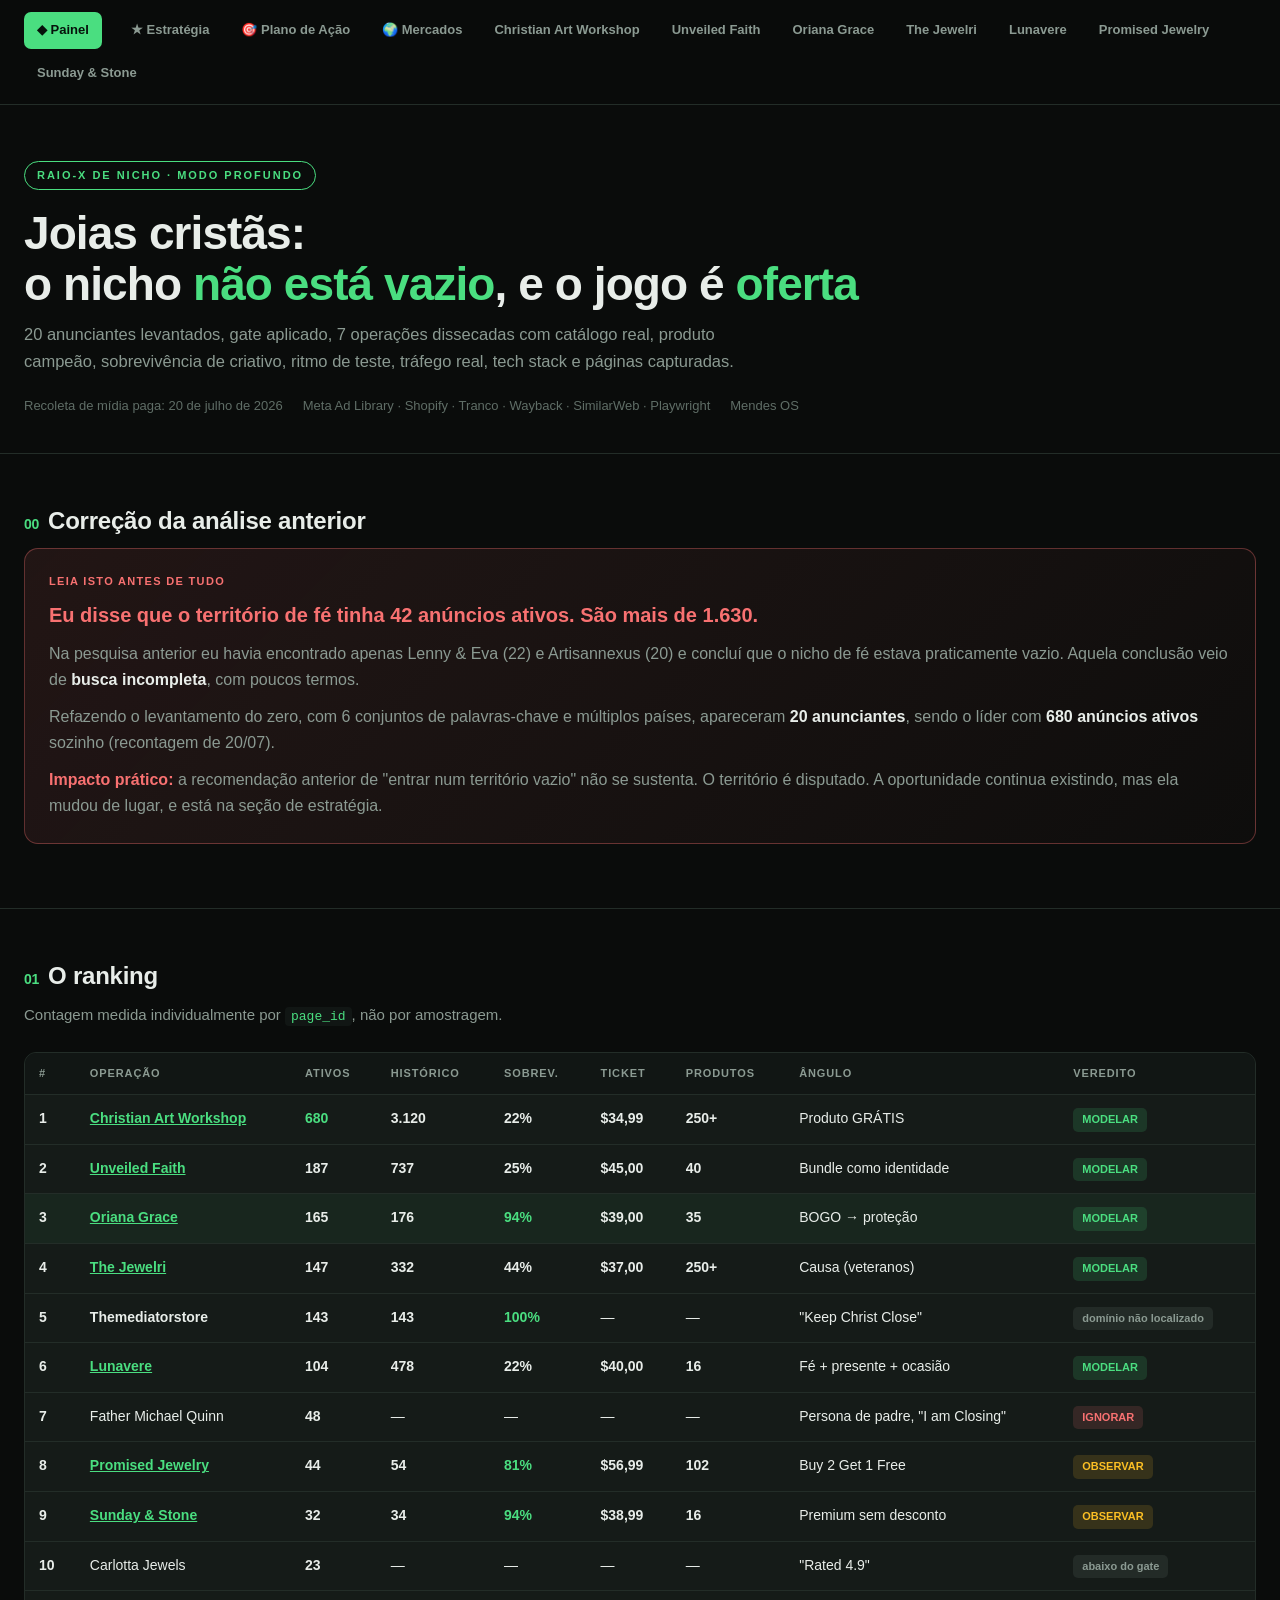
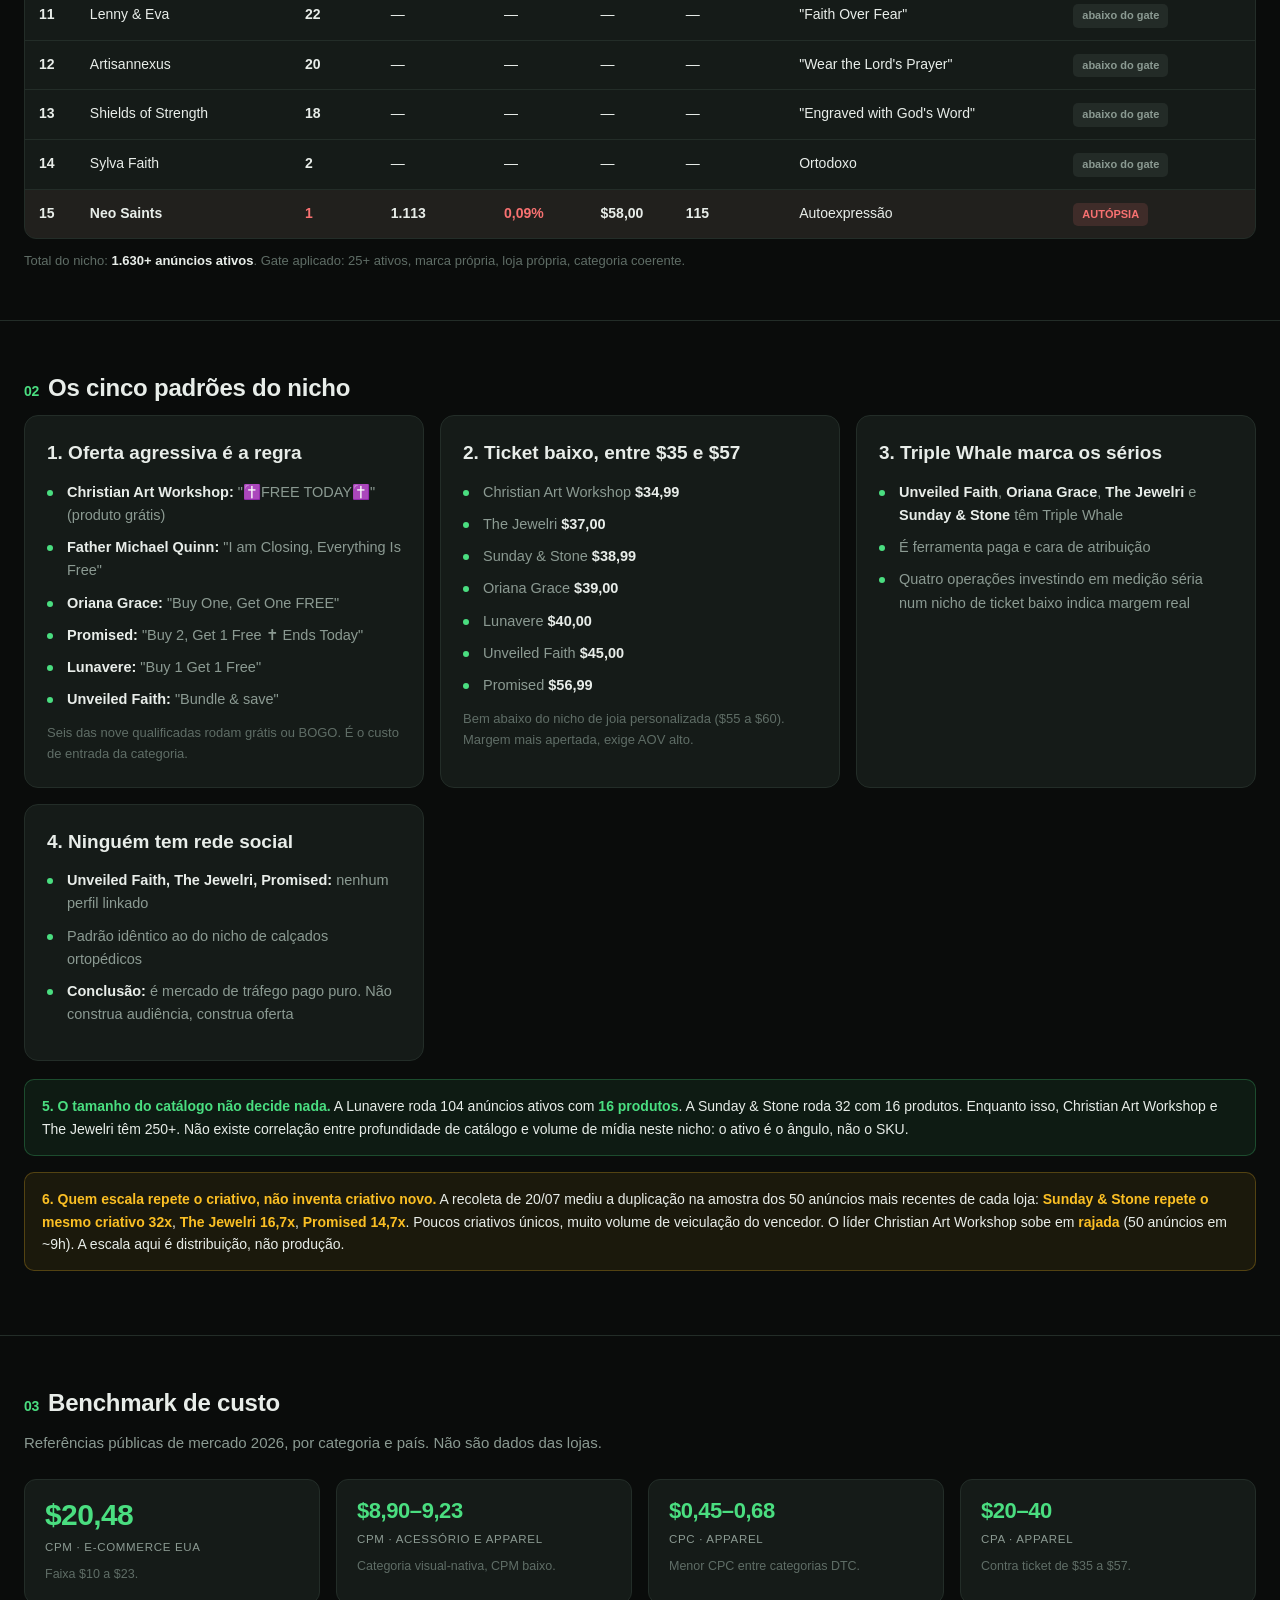
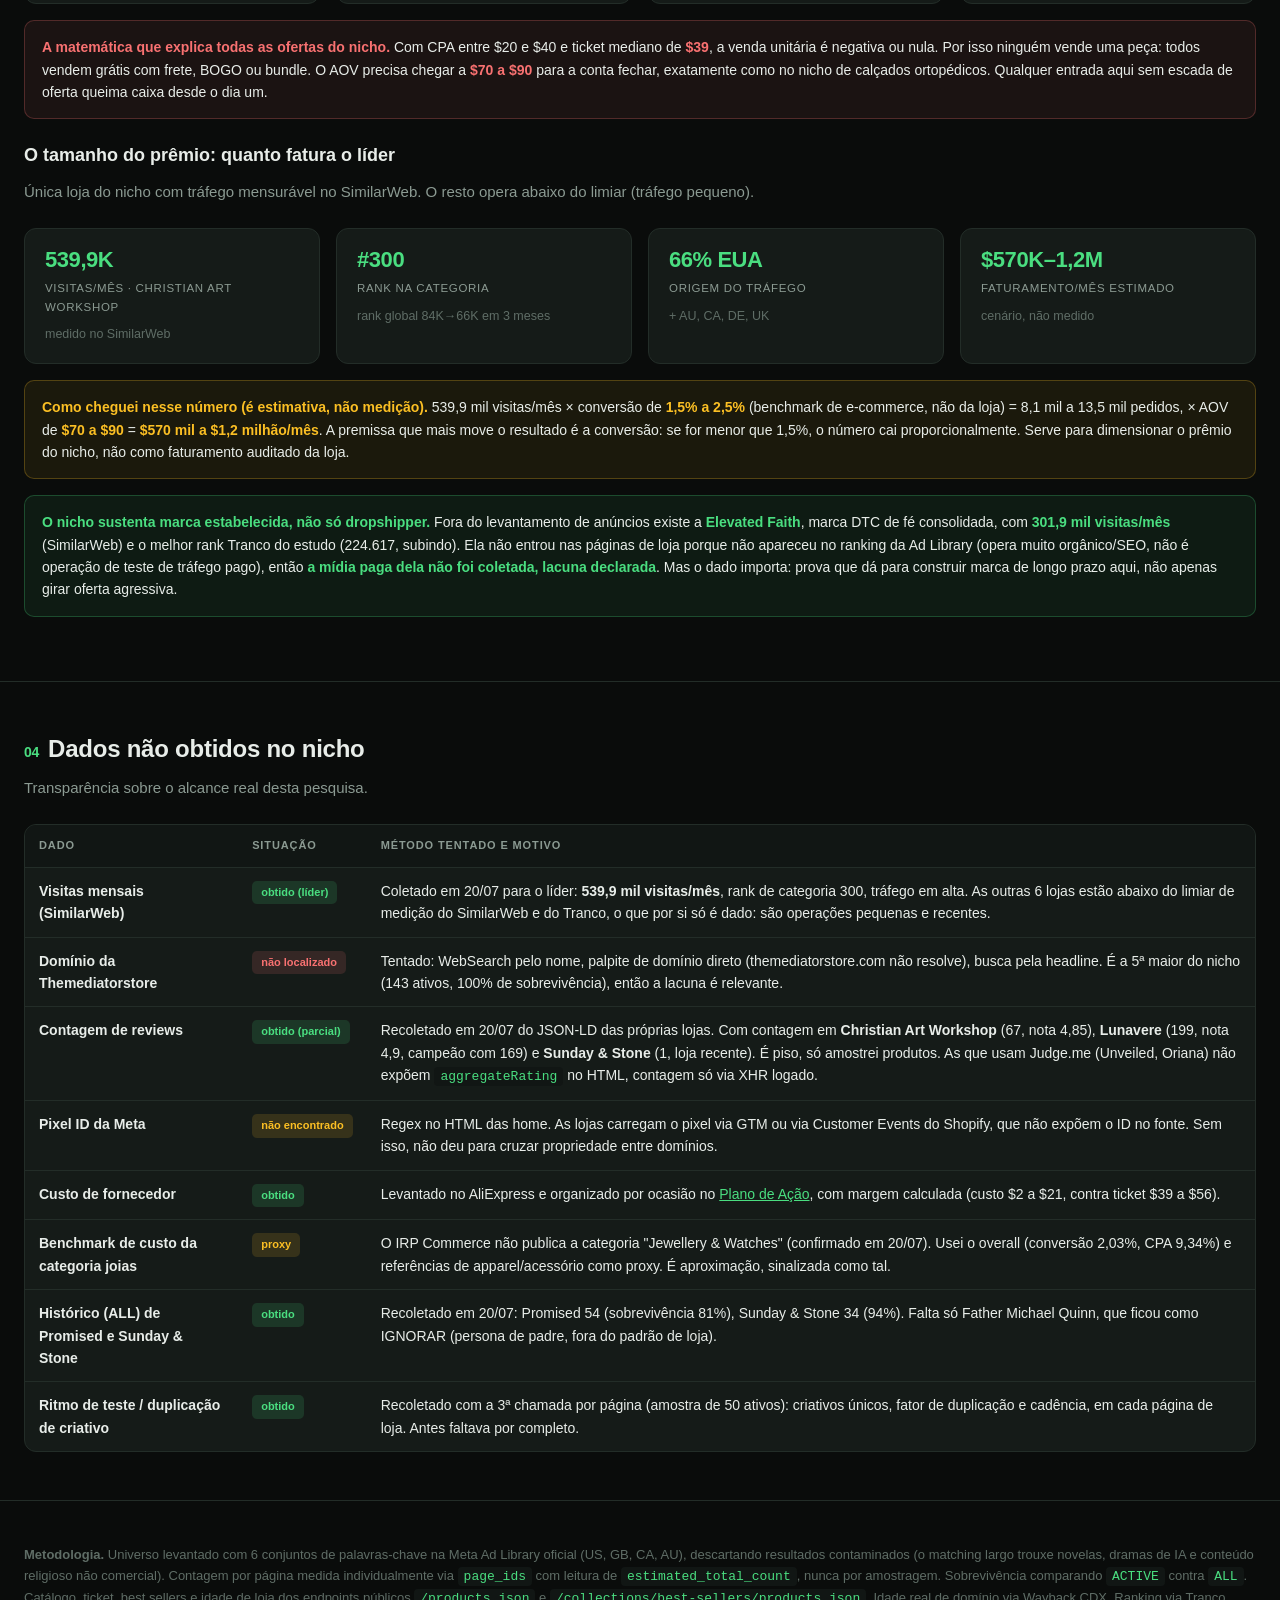
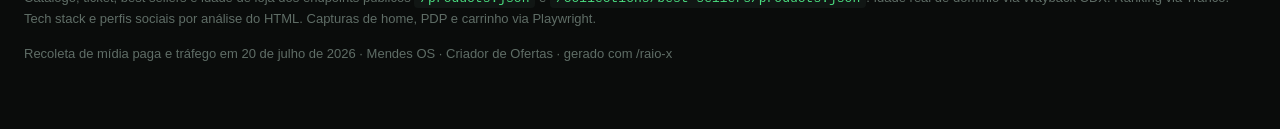
==== index.html @ 4503fb53 "Raio-X do nicho de joias e presentes religiosos (US)" ====
<!DOCTYPE html>
<html lang="pt-BR">
<head>
<meta charset="UTF-8">
<meta name="viewport" content="width=device-width, initial-scale=1.0">
<title>Joias Cristãs · Raio-X do nicho</title>
<link rel="stylesheet" href="estilo.css">
</head>
<body>
<nav class="nav"><div class="wrap">
<a href="index.html" class="home on">◆ Painel</a>
<a href="estrategia.html">★ Estratégia</a>
<a href="plano-de-acao.html">🎯 Plano de Ação</a>
<a href="expansao-internacional.html">🌍 Mercados</a>
<a href="loja-cartworkshop.html">Christian Art Workshop</a>
<a href="loja-unveiled.html">Unveiled Faith</a>
<a href="loja-oriana.html">Oriana Grace</a>
<a href="loja-jewelri.html">The Jewelri</a>
<a href="loja-lunavere.html">Lunavere</a>
<a href="loja-promised.html">Promised Jewelry</a>
<a href="loja-sundaystone.html">Sunday &amp; Stone</a>
</div></nav>

<header><div class="wrap">
<div class="tag">Raio-X de nicho · modo profundo</div>
<h1>Joias cristãs:<br>o nicho <em>não está vazio</em>, e o jogo é <em>oferta</em></h1>
<p class="sub">20 anunciantes levantados, gate aplicado, 7 operações dissecadas com catálogo real, produto campeão, sobrevivência de criativo, ritmo de teste, tráfego real, tech stack e páginas capturadas.</p>
<div class="meta"><span>Recoleta de mídia paga: 20 de julho de 2026</span><span>Meta Ad Library · Shopify · Tranco · Wayback · SimilarWeb · Playwright</span><span>Mendes OS</span></div>
</div></header>

<section><div class="wrap">
<h2><span class="n">00</span>Correção da análise anterior</h2>
<div class="op" style="background:linear-gradient(135deg,rgba(248,113,113,.1),rgba(248,113,113,.02));border-color:rgba(248,113,113,.35)">
<div class="r" style="color:var(--bad)">Leia isto antes de tudo</div>
<h3 style="color:var(--bad)">Eu disse que o território de fé tinha 42 anúncios ativos. São mais de 1.630.</h3>
<p style="color:var(--dim);margin-bottom:12px">Na pesquisa anterior eu havia encontrado apenas Lenny &amp; Eva (22) e Artisannexus (20) e concluí que o nicho de fé estava praticamente vazio. Aquela conclusão veio de <b style="color:var(--txt)">busca incompleta</b>, com poucos termos.</p>
<p style="color:var(--dim);margin-bottom:12px">Refazendo o levantamento do zero, com 6 conjuntos de palavras-chave e múltiplos países, apareceram <b style="color:var(--txt)">20 anunciantes</b>, sendo o líder com <b style="color:var(--txt)">680 anúncios ativos</b> sozinho (recontagem de 20/07).</p>
<p style="color:var(--dim)"><b style="color:var(--bad)">Impacto prático:</b> a recomendação anterior de "entrar num território vazio" não se sustenta. O território é disputado. A oportunidade continua existindo, mas ela mudou de lugar, e está na seção de estratégia.</p>
</div>
</div></section>

<section><div class="wrap">
<h2><span class="n">01</span>O ranking</h2>
<p class="lead">Contagem medida individualmente por <code>page_id</code>, não por amostragem.</p>
<div class="tblwrap">
<table>
<thead><tr><th>#</th><th>Operação</th><th>Ativos</th><th>Histórico</th><th>Sobrev.</th><th>Ticket</th><th>Produtos</th><th>Ângulo</th><th>Veredito</th></tr></thead>
<tbody>
<tr><td class="num">1</td><td><b><a href="loja-cartworkshop.html">Christian Art Workshop</a></b></td><td class="num up">680</td><td class="num">3.120</td><td class="num">22%</td><td class="num">$34,99</td><td class="num">250+</td><td>Produto GRÁTIS</td><td><span class="pill p-a">MODELAR</span></td></tr>
<tr><td class="num">2</td><td><b><a href="loja-unveiled.html">Unveiled Faith</a></b></td><td class="num">187</td><td class="num">737</td><td class="num">25%</td><td class="num">$45,00</td><td class="num">40</td><td>Bundle como identidade</td><td><span class="pill p-a">MODELAR</span></td></tr>
<tr style="background:rgba(74,222,128,.05)"><td class="num">3</td><td><b><a href="loja-oriana.html">Oriana Grace</a></b></td><td class="num">165</td><td class="num">176</td><td class="num up">94%</td><td class="num">$39,00</td><td class="num">35</td><td>BOGO → proteção</td><td><span class="pill p-a">MODELAR</span></td></tr>
<tr><td class="num">4</td><td><b><a href="loja-jewelri.html">The Jewelri</a></b></td><td class="num">147</td><td class="num">332</td><td class="num">44%</td><td class="num">$37,00</td><td class="num">250+</td><td>Causa (veteranos)</td><td><span class="pill p-a">MODELAR</span></td></tr>
<tr><td class="num">5</td><td><b>Themediatorstore</b></td><td class="num">143</td><td class="num">143</td><td class="num up">100%</td><td>—</td><td>—</td><td>"Keep Christ Close"</td><td><span class="pill p-n">domínio não localizado</span></td></tr>
<tr><td class="num">6</td><td><b><a href="loja-lunavere.html">Lunavere</a></b></td><td class="num">104</td><td class="num">478</td><td class="num">22%</td><td class="num">$40,00</td><td class="num">16</td><td>Fé + presente + ocasião</td><td><span class="pill p-a">MODELAR</span></td></tr>
<tr><td class="num">7</td><td>Father Michael Quinn</td><td class="num">48</td><td>—</td><td>—</td><td>—</td><td>—</td><td>Persona de padre, "I am Closing"</td><td><span class="pill p-c">IGNORAR</span></td></tr>
<tr><td class="num">8</td><td><b><a href="loja-promised.html">Promised Jewelry</a></b></td><td class="num">44</td><td class="num">54</td><td class="num up">81%</td><td class="num">$56,99</td><td class="num">102</td><td>Buy 2 Get 1 Free</td><td><span class="pill p-b">OBSERVAR</span></td></tr>
<tr><td class="num">9</td><td><b><a href="loja-sundaystone.html">Sunday &amp; Stone</a></b></td><td class="num">32</td><td class="num">34</td><td class="num up">94%</td><td class="num">$38,99</td><td class="num">16</td><td>Premium sem desconto</td><td><span class="pill p-b">OBSERVAR</span></td></tr>
<tr><td class="num">10</td><td>Carlotta Jewels</td><td class="num">23</td><td>—</td><td>—</td><td>—</td><td>—</td><td>"Rated 4.9"</td><td><span class="pill p-n">abaixo do gate</span></td></tr>
<tr><td class="num">11</td><td>Lenny &amp; Eva</td><td class="num">22</td><td>—</td><td>—</td><td>—</td><td>—</td><td>"Faith Over Fear"</td><td><span class="pill p-n">abaixo do gate</span></td></tr>
<tr><td class="num">12</td><td>Artisannexus</td><td class="num">20</td><td>—</td><td>—</td><td>—</td><td>—</td><td>"Wear the Lord's Prayer"</td><td><span class="pill p-n">abaixo do gate</span></td></tr>
<tr><td class="num">13</td><td>Shields of Strength</td><td class="num">18</td><td>—</td><td>—</td><td>—</td><td>—</td><td>"Engraved with God's Word"</td><td><span class="pill p-n">abaixo do gate</span></td></tr>
<tr><td class="num">14</td><td>Sylva Faith</td><td class="num">2</td><td>—</td><td>—</td><td>—</td><td>—</td><td>Ortodoxo</td><td><span class="pill p-n">abaixo do gate</span></td></tr>
<tr style="background:rgba(248,113,113,.05)"><td class="num">15</td><td><b>Neo Saints</b></td><td class="num down">1</td><td class="num">1.113</td><td class="num down">0,09%</td><td class="num">$58,00</td><td class="num">115</td><td>Autoexpressão</td><td><span class="pill p-c">AUTÓPSIA</span></td></tr>
</tbody>
</table>
</div>
<p style="font-size:13px;color:var(--dim2);margin-top:12px">Total do nicho: <b style="color:var(--txt)">1.630+ anúncios ativos</b>. Gate aplicado: 25+ ativos, marca própria, loja própria, categoria coerente.</p>
</div></section>

<section><div class="wrap">
<h2><span class="n">02</span>Os cinco padrões do nicho</h2>
<div class="grid g2">
<div class="card">
<div class="big" style="margin-top:0">1. Oferta agressiva é a regra</div>
<ul class="cl">
<li><b>Christian Art Workshop:</b> "✝️FREE TODAY✝️" (produto grátis)</li>
<li><b>Father Michael Quinn:</b> "I am Closing, Everything Is Free"</li>
<li><b>Oriana Grace:</b> "Buy One, Get One FREE"</li>
<li><b>Promised:</b> "Buy 2, Get 1 Free ✝ Ends Today"</li>
<li><b>Lunavere:</b> "Buy 1 Get 1 Free"</li>
<li><b>Unveiled Faith:</b> "Bundle &amp; save"</li>
</ul>
<p style="color:var(--dim2);font-size:13px;margin-top:8px">Seis das nove qualificadas rodam grátis ou BOGO. É o custo de entrada da categoria.</p>
</div>
<div class="card">
<div class="big" style="margin-top:0">2. Ticket baixo, entre $35 e $57</div>
<ul class="cl">
<li>Christian Art Workshop <b>$34,99</b></li>
<li>The Jewelri <b>$37,00</b></li>
<li>Sunday &amp; Stone <b>$38,99</b></li>
<li>Oriana Grace <b>$39,00</b></li>
<li>Lunavere <b>$40,00</b></li>
<li>Unveiled Faith <b>$45,00</b></li>
<li>Promised <b>$56,99</b></li>
</ul>
<p style="color:var(--dim2);font-size:13px;margin-top:8px">Bem abaixo do nicho de joia personalizada ($55 a $60). Margem mais apertada, exige AOV alto.</p>
</div>
<div class="card">
<div class="big" style="margin-top:0">3. Triple Whale marca os sérios</div>
<ul class="cl">
<li><b>Unveiled Faith</b>, <b>Oriana Grace</b>, <b>The Jewelri</b> e <b>Sunday &amp; Stone</b> têm Triple Whale</li>
<li>É ferramenta paga e cara de atribuição</li>
<li>Quatro operações investindo em medição séria num nicho de ticket baixo indica margem real</li>
</ul>
</div>
<div class="card">
<div class="big" style="margin-top:0">4. Ninguém tem rede social</div>
<ul class="cl">
<li><b>Unveiled Faith, The Jewelri, Promised:</b> nenhum perfil linkado</li>
<li>Padrão idêntico ao do nicho de calçados ortopédicos</li>
<li><b>Conclusão:</b> é mercado de tráfego pago puro. Não construa audiência, construa oferta</li>
</ul>
</div>
</div>
<div class="note good" style="margin-top:18px"><b>5. O tamanho do catálogo não decide nada.</b> A Lunavere roda 104 anúncios ativos com <b>16 produtos</b>. A Sunday &amp; Stone roda 32 com 16 produtos. Enquanto isso, Christian Art Workshop e The Jewelri têm 250+. Não existe correlação entre profundidade de catálogo e volume de mídia neste nicho: o ativo é o ângulo, não o SKU.</div>

<div class="note" style="margin-top:14px"><b>6. Quem escala repete o criativo, não inventa criativo novo.</b> A recoleta de 20/07 mediu a duplicação na amostra dos 50 anúncios mais recentes de cada loja: <b>Sunday &amp; Stone repete o mesmo criativo 32x</b>, <b>The Jewelri 16,7x</b>, <b>Promised 14,7x</b>. Poucos criativos únicos, muito volume de veiculação do vencedor. O líder Christian Art Workshop sobe em <b>rajada</b> (50 anúncios em ~9h). A escala aqui é distribuição, não produção.</div>
</div></section>

<section><div class="wrap">
<h2><span class="n">03</span>Benchmark de custo</h2>
<p class="lead">Referências públicas de mercado 2026, por categoria e país. Não são dados das lojas.</p>
<div class="grid g4">
<div class="stat"><div class="v">$20,48</div><div class="l">CPM · e-commerce EUA</div><div class="d">Faixa $10 a $23.</div></div>
<div class="stat"><div class="v sm">$8,90–9,23</div><div class="l">CPM · acessório e apparel</div><div class="d">Categoria visual-nativa, CPM baixo.</div></div>
<div class="stat"><div class="v sm">$0,45–0,68</div><div class="l">CPC · apparel</div><div class="d">Menor CPC entre categorias DTC.</div></div>
<div class="stat"><div class="v sm">$20–40</div><div class="l">CPA · apparel</div><div class="d">Contra ticket de $35 a $57.</div></div>
</div>
<div class="note danger"><b>A matemática que explica todas as ofertas do nicho.</b> Com CPA entre $20 e $40 e ticket mediano de <b>$39</b>, a venda unitária é negativa ou nula. Por isso ninguém vende uma peça: todos vendem grátis com frete, BOGO ou bundle. O AOV precisa chegar a <b>$70 a $90</b> para a conta fechar, exatamente como no nicho de calçados ortopédicos. Qualquer entrada aqui sem escada de oferta queima caixa desde o dia um.</div>

<h3 style="margin-top:22px">O tamanho do prêmio: quanto fatura o líder</h3>
<p class="lead">Única loja do nicho com tráfego mensurável no SimilarWeb. O resto opera abaixo do limiar (tráfego pequeno).</p>
<div class="grid g4">
<div class="stat"><div class="v sm">539,9K</div><div class="l">visitas/mês · Christian Art Workshop</div><div class="d">medido no SimilarWeb</div></div>
<div class="stat"><div class="v sm">#300</div><div class="l">rank na categoria</div><div class="d">rank global 84K→66K em 3 meses</div></div>
<div class="stat"><div class="v sm">66% EUA</div><div class="l">origem do tráfego</div><div class="d">+ AU, CA, DE, UK</div></div>
<div class="stat"><div class="v sm">$570K–1,2M</div><div class="l">faturamento/mês estimado</div><div class="d">cenário, não medido</div></div>
</div>
<div class="note"><b>Como cheguei nesse número (é estimativa, não medição).</b> 539,9 mil visitas/mês × conversão de <b>1,5% a 2,5%</b> (benchmark de e-commerce, não da loja) = 8,1 mil a 13,5 mil pedidos, × AOV de <b>$70 a $90</b> = <b>$570 mil a $1,2 milhão/mês</b>. A premissa que mais move o resultado é a conversão: se for menor que 1,5%, o número cai proporcionalmente. Serve para dimensionar o prêmio do nicho, não como faturamento auditado da loja.</div>
<div class="note good"><b>O nicho sustenta marca estabelecida, não só dropshipper.</b> Fora do levantamento de anúncios existe a <b>Elevated Faith</b>, marca DTC de fé consolidada, com <b>301,9 mil visitas/mês</b> (SimilarWeb) e o melhor rank Tranco do estudo (224.617, subindo). Ela não entrou nas páginas de loja porque não apareceu no ranking da Ad Library (opera muito orgânico/SEO, não é operação de teste de tráfego pago), então <b>a mídia paga dela não foi coletada, lacuna declarada</b>. Mas o dado importa: prova que dá para construir marca de longo prazo aqui, não apenas girar oferta agressiva.</div>
</div></section>

<section><div class="wrap">
<h2><span class="n">04</span>Dados não obtidos no nicho</h2>
<p class="lead">Transparência sobre o alcance real desta pesquisa.</p>
<div class="tblwrap">
<table>
<thead><tr><th>Dado</th><th>Situação</th><th>Método tentado e motivo</th></tr></thead>
<tbody>
<tr><td><b>Visitas mensais (SimilarWeb)</b></td><td><span class="pill p-a">obtido (líder)</span></td><td>Coletado em 20/07 para o líder: <b>539,9 mil visitas/mês</b>, rank de categoria 300, tráfego em alta. As outras 6 lojas estão abaixo do limiar de medição do SimilarWeb e do Tranco, o que por si só é dado: são operações pequenas e recentes.</td></tr>
<tr><td><b>Domínio da Themediatorstore</b></td><td><span class="pill p-c">não localizado</span></td><td>Tentado: WebSearch pelo nome, palpite de domínio direto (themediatorstore.com não resolve), busca pela headline. É a 5ª maior do nicho (143 ativos, 100% de sobrevivência), então a lacuna é relevante.</td></tr>
<tr><td><b>Contagem de reviews</b></td><td><span class="pill p-a">obtido (parcial)</span></td><td>Recoletado em 20/07 do JSON-LD das próprias lojas. Com contagem em <b>Christian Art Workshop</b> (67, nota 4,85), <b>Lunavere</b> (199, nota 4,9, campeão com 169) e <b>Sunday &amp; Stone</b> (1, loja recente). É piso, só amostrei produtos. As que usam Judge.me (Unveiled, Oriana) não expõem <code>aggregateRating</code> no HTML, contagem só via XHR logado.</td></tr>
<tr><td><b>Pixel ID da Meta</b></td><td><span class="pill p-b">não encontrado</span></td><td>Regex no HTML das home. As lojas carregam o pixel via GTM ou via Customer Events do Shopify, que não expõem o ID no fonte. Sem isso, não deu para cruzar propriedade entre domínios.</td></tr>
<tr><td><b>Custo de fornecedor</b></td><td><span class="pill p-a">obtido</span></td><td>Levantado no AliExpress e organizado por ocasião no <a href="plano-de-acao.html">Plano de Ação</a>, com margem calculada (custo $2 a $21, contra ticket $39 a $56).</td></tr>
<tr><td><b>Benchmark de custo da categoria joias</b></td><td><span class="pill p-b">proxy</span></td><td>O IRP Commerce não publica a categoria "Jewellery &amp; Watches" (confirmado em 20/07). Usei o overall (conversão 2,03%, CPA 9,34%) e referências de apparel/acessório como proxy. É aproximação, sinalizada como tal.</td></tr>
<tr><td><b>Histórico (ALL) de Promised e Sunday &amp; Stone</b></td><td><span class="pill p-a">obtido</span></td><td>Recoletado em 20/07: Promised 54 (sobrevivência 81%), Sunday &amp; Stone 34 (94%). Falta só Father Michael Quinn, que ficou como IGNORAR (persona de padre, fora do padrão de loja).</td></tr>
<tr><td><b>Ritmo de teste / duplicação de criativo</b></td><td><span class="pill p-a">obtido</span></td><td>Recoletado com a 3ª chamada por página (amostra de 50 ativos): criativos únicos, fator de duplicação e cadência, em cada página de loja. Antes faltava por completo.</td></tr>
</tbody>
</table>
</div>
</div></section>

<footer><div class="wrap">
<p><b>Metodologia.</b> Universo levantado com 6 conjuntos de palavras-chave na Meta Ad Library oficial (US, GB, CA, AU), descartando resultados contaminados (o matching largo trouxe novelas, dramas de IA e conteúdo religioso não comercial). Contagem por página medida individualmente via <code>page_ids</code> com leitura de <code>estimated_total_count</code>, nunca por amostragem. Sobrevivência comparando <code>ACTIVE</code> contra <code>ALL</code>. Catálogo, ticket, best sellers e idade de loja dos endpoints públicos <code>/products.json</code> e <code>/collections/best-sellers/products.json</code>. Idade real de domínio via Wayback CDX. Ranking via Tranco. Tech stack e perfis sociais por análise do HTML. Capturas de home, PDP e carrinho via Playwright.</p>
<p style="margin-top:14px;color:var(--dim2)">Recoleta de mídia paga e tráfego em 20 de julho de 2026 · Mendes OS · Criador de Ofertas · gerado com /raio-x</p>
</div></footer>
</body></html>
---- estilo.css ----
*{margin:0;padding:0;box-sizing:border-box}
:root{--bg:#0a0c0b;--bg2:#111614;--card:#151b18;--line:#232d28;--txt:#e8ede9;--dim:#8b9a92;--dim2:#5f6d66;--acc:#4ade80;--warn:#fbbf24;--bad:#f87171;--info:#60a5fa}
body{background:var(--bg);color:var(--txt);font-family:-apple-system,BlinkMacSystemFont,'Segoe UI',Inter,sans-serif;line-height:1.6;-webkit-font-smoothing:antialiased}
.wrap{max-width:1280px;margin:0 auto;padding:0 24px}
a{color:var(--acc)}

/* NAV */
.nav{position:sticky;top:0;z-index:100;background:rgba(10,12,11,.94);backdrop-filter:blur(10px);border-bottom:1px solid var(--line)}
.nav .wrap{display:flex;align-items:center;gap:6px;flex-wrap:wrap;padding-top:12px;padding-bottom:12px}
.nav a{color:var(--dim);text-decoration:none;font-size:13px;font-weight:600;padding:7px 12px;border-radius:7px;border:1px solid transparent;white-space:nowrap}
.nav a:hover{color:var(--txt);border-color:var(--line)}
.nav a.on{background:var(--acc);color:#06120b}
.nav .home{color:var(--acc);font-weight:800;margin-right:10px}

header{padding:56px 0 36px;border-bottom:1px solid var(--line)}
.tag{display:inline-block;font-size:11px;letter-spacing:.18em;text-transform:uppercase;color:var(--acc);border:1px solid var(--acc);padding:5px 12px;border-radius:100px;margin-bottom:18px;font-weight:600}
h1{font-size:clamp(28px,4.6vw,46px);line-height:1.1;font-weight:800;letter-spacing:-.02em;margin-bottom:12px}
h1 em{font-style:normal;color:var(--acc)}
.sub{font-size:16.5px;color:var(--dim);max-width:720px}
.meta{margin-top:22px;font-size:13px;color:var(--dim2);display:flex;gap:20px;flex-wrap:wrap}
h2{font-size:24px;font-weight:700;margin:0 0 8px;letter-spacing:-.01em}
h2 .n{color:var(--acc);font-size:14px;font-weight:700;margin-right:9px}
h3{font-size:18px;font-weight:700;margin:24px 0 10px}
section{padding:48px 0;border-bottom:1px solid var(--line)}
.lead{color:var(--dim);margin-bottom:24px;max-width:780px;font-size:15px}
.big{font-size:19px;color:var(--txt);font-weight:600;margin:22px 0 10px}

.grid{display:grid;gap:16px}
.g5{grid-template-columns:repeat(auto-fit,minmax(180px,1fr))}
.g4{grid-template-columns:repeat(auto-fit,minmax(210px,1fr))}
.g3{grid-template-columns:repeat(auto-fit,minmax(270px,1fr))}
.g2{grid-template-columns:repeat(auto-fit,minmax(330px,1fr))}

.stat{background:var(--card);border:1px solid var(--line);border-radius:12px;padding:20px}
.stat .v{font-size:30px;font-weight:800;color:var(--acc);letter-spacing:-.02em;line-height:1}
.stat .v.sm{font-size:22px}
.stat .l{font-size:11.5px;color:var(--dim);margin-top:8px;text-transform:uppercase;letter-spacing:.06em}
.stat .d{font-size:12.5px;color:var(--dim2);margin-top:9px;line-height:1.45}

.tblwrap{overflow-x:auto;border:1px solid var(--line);border-radius:12px;background:var(--card)}
table{width:100%;border-collapse:collapse;font-size:14px;min-width:680px}
th{background:var(--bg2);padding:12px 14px;text-align:left;font-size:11px;text-transform:uppercase;letter-spacing:.08em;color:var(--dim);font-weight:700;white-space:nowrap;border-bottom:1px solid var(--line)}
td{padding:12px 14px;border-bottom:1px solid var(--line);vertical-align:top}
tr:last-child td{border-bottom:none}
tr:hover td{background:rgba(74,222,128,.03)}
.num{font-variant-numeric:tabular-nums;font-weight:700}
.up{color:var(--acc)}.down{color:var(--bad)}

.pill{display:inline-block;padding:3px 9px;border-radius:5px;font-size:11px;font-weight:700;white-space:nowrap}
.p-a{background:rgba(74,222,128,.14);color:var(--acc)}
.p-b{background:rgba(251,191,36,.14);color:var(--warn)}
.p-c{background:rgba(248,113,113,.14);color:var(--bad)}
.p-i{background:rgba(96,165,250,.14);color:var(--info)}
.p-n{background:rgba(139,154,146,.12);color:var(--dim)}

.card{background:var(--card);border:1px solid var(--line);border-radius:14px;padding:22px}
.note{background:rgba(251,191,36,.07);border:1px solid rgba(251,191,36,.25);border-radius:10px;padding:15px 17px;font-size:14px;margin:16px 0}
.note b{color:var(--warn)}
.danger{background:rgba(248,113,113,.07);border-color:rgba(248,113,113,.25)}.danger b{color:var(--bad)}
.good{background:rgba(74,222,128,.07);border-color:rgba(74,222,128,.25)}.good b{color:var(--acc)}
.info{background:rgba(96,165,250,.07);border-color:rgba(96,165,250,.25)}.info b{color:var(--info)}

ul.cl{list-style:none;margin:12px 0}
ul.cl li{padding-left:20px;position:relative;margin-bottom:9px;font-size:14.5px;color:var(--dim)}
ul.cl li::before{content:'';position:absolute;left:0;top:9px;width:6px;height:6px;border-radius:50%;background:var(--acc)}
ul.cl li b{color:var(--txt)}
ol.steps{list-style:none;counter-reset:s;margin:14px 0}
ol.steps li{counter-increment:s;padding-left:42px;position:relative;margin-bottom:14px;font-size:14.5px;color:var(--dim)}
ol.steps li::before{content:counter(s);position:absolute;left:0;top:0;width:28px;height:28px;border-radius:50%;background:rgba(74,222,128,.14);color:var(--acc);font-weight:800;font-size:13px;display:flex;align-items:center;justify-content:center}
ol.steps li b{color:var(--txt)}

.kv{display:grid;grid-template-columns:145px 1fr;gap:9px 16px;font-size:14px;margin-bottom:18px}
.kv dt{color:var(--dim2);font-size:11.5px;text-transform:uppercase;letter-spacing:.05em;padding-top:3px}
.kv dd{color:var(--txt)}

/* PRODUTO HEROI */
.hero-prod{display:grid;grid-template-columns:1fr;gap:22px;background:linear-gradient(135deg,rgba(74,222,128,.09),rgba(74,222,128,.02));border:1px solid rgba(74,222,128,.3);border-radius:16px;padding:24px;margin:22px 0}
@media(min-width:760px){.hero-prod{grid-template-columns:280px 1fr}}
.hero-prod img{width:100%;border-radius:12px;background:#fff;border:1px solid var(--line)}
.hero-prod .r{font-size:11px;letter-spacing:.12em;text-transform:uppercase;color:var(--acc);font-weight:700;margin-bottom:7px}
.hero-prod h3{font-size:24px;margin:0 0 6px;color:var(--txt)}
.hero-prod .preco{font-size:34px;font-weight:800;color:var(--acc);letter-spacing:-.02em;line-height:1.1}
.hero-prod .de{font-size:15px;color:var(--dim2);text-decoration:line-through;margin-left:9px;font-weight:500}
.hero-prod .off{font-size:12px;background:rgba(248,113,113,.15);color:var(--bad);padding:3px 8px;border-radius:5px;font-weight:700;margin-left:8px;vertical-align:middle}

/* PRINTS */
.shots{display:grid;grid-template-columns:1fr;gap:16px;margin:20px 0}
@media(min-width:820px){.shots{grid-template-columns:1fr 1fr}}
.shot{border:1px solid var(--line);border-radius:12px;overflow:hidden;background:var(--bg2)}
.shot .cap{padding:10px 14px;font-size:12px;color:var(--dim);border-bottom:1px solid var(--line);display:flex;justify-content:space-between;align-items:center;background:var(--card)}
.shot .cap b{color:var(--txt);font-size:12.5px}
.shot .cap a{color:var(--acc);text-decoration:none;font-size:11.5px}
.shot .frame{height:420px;overflow-y:auto;overflow-x:hidden;background:#fff}
.shot .frame::-webkit-scrollbar{width:9px}
.shot .frame::-webkit-scrollbar-track{background:var(--bg2)}
.shot .frame::-webkit-scrollbar-thumb{background:var(--line);border-radius:5px}
.shot img{width:100%;display:block}

a.btn{display:inline-block;font-size:12px;padding:6px 12px;border:1px solid var(--line);border-radius:6px;color:var(--dim);text-decoration:none;margin:3px 6px 3px 0;transition:.15s}
a.btn:hover{border-color:var(--acc);color:var(--acc)}
.chips span{display:inline-block;background:var(--bg2);border:1px solid var(--line);color:var(--dim);font-size:11.5px;padding:4px 9px;border-radius:5px;margin:0 5px 5px 0}
.chips span.hi{border-color:var(--acc);color:var(--acc)}
.funnel{display:flex;flex-wrap:wrap;gap:8px;align-items:center;margin:14px 0;font-size:12.5px}
.funnel i{font-style:normal;background:var(--bg2);border:1px solid var(--line);padding:7px 11px;border-radius:7px;color:var(--dim)}
.funnel i.k{border-color:var(--acc);color:var(--acc)}
.funnel s{text-decoration:none;color:var(--dim2)}
.bar{height:7px;background:var(--bg2);border-radius:4px;overflow:hidden;margin-top:6px;min-width:70px}
.bar i{display:block;height:100%;background:var(--acc);border-radius:4px}
code{background:var(--bg2);padding:2px 6px;border-radius:4px;font-size:13px;color:var(--acc)}
footer{padding:44px 0 68px;color:var(--dim2);font-size:13px}

.op{background:linear-gradient(135deg,rgba(74,222,128,.1),rgba(74,222,128,.02));border:1px solid rgba(74,222,128,.3);border-radius:14px;padding:24px;margin-bottom:16px}
.op h3{margin-top:0;color:var(--acc);font-size:20px}
.op .r{font-size:11px;letter-spacing:.12em;text-transform:uppercase;color:var(--dim2);font-weight:700;margin-bottom:8px}
.lojacard{background:var(--card);border:1px solid var(--line);border-radius:14px;padding:20px;text-decoration:none;display:block;transition:.15s}
.lojacard:hover{border-color:var(--acc);transform:translateY(-2px)}
.lojacard h3{margin:0 0 4px;font-size:19px;color:var(--txt)}
.lojacard .d{font-size:12.5px;color:var(--dim2)}
.lojacard .nums{display:flex;gap:16px;margin-top:14px;flex-wrap:wrap}
.lojacard .nums div{font-size:11px;color:var(--dim2);text-transform:uppercase;letter-spacing:.05em}
.lojacard .nums b{display:block;font-size:17px;color:var(--acc);font-variant-numeric:tabular-nums}
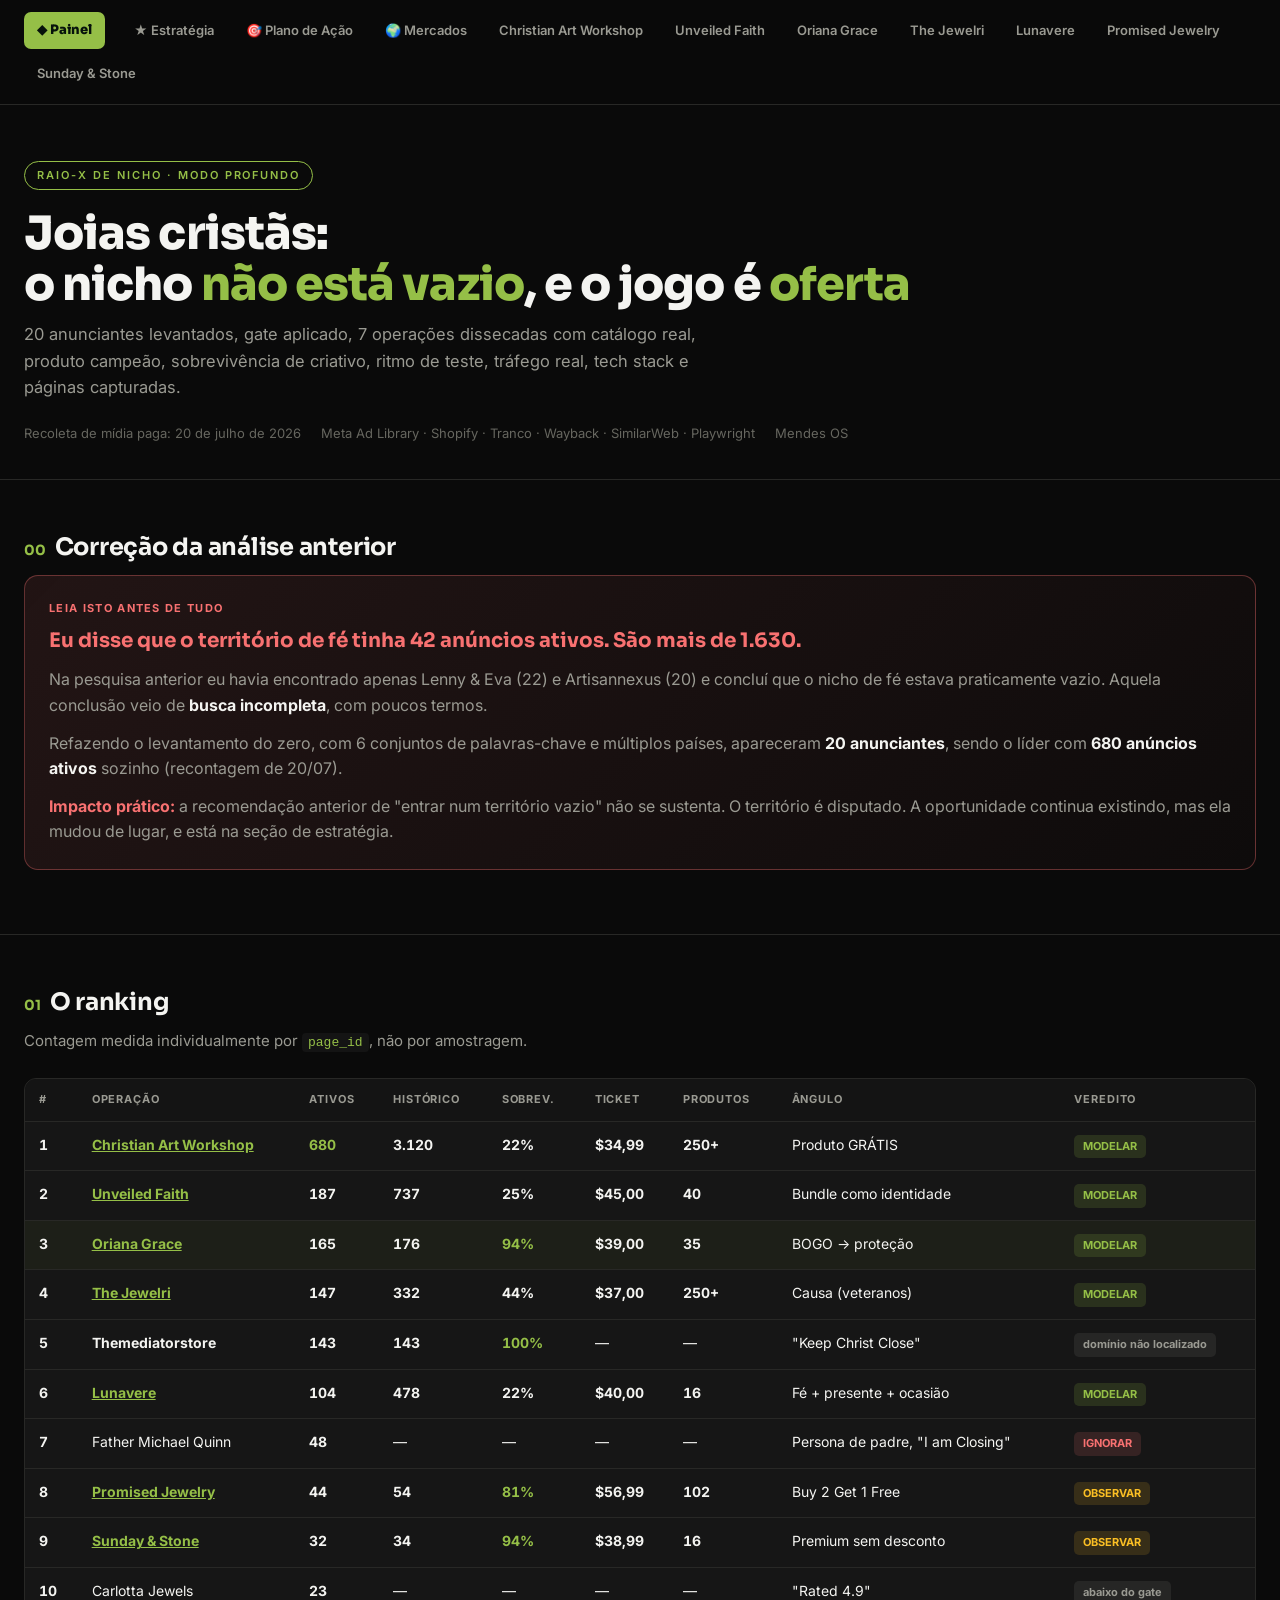
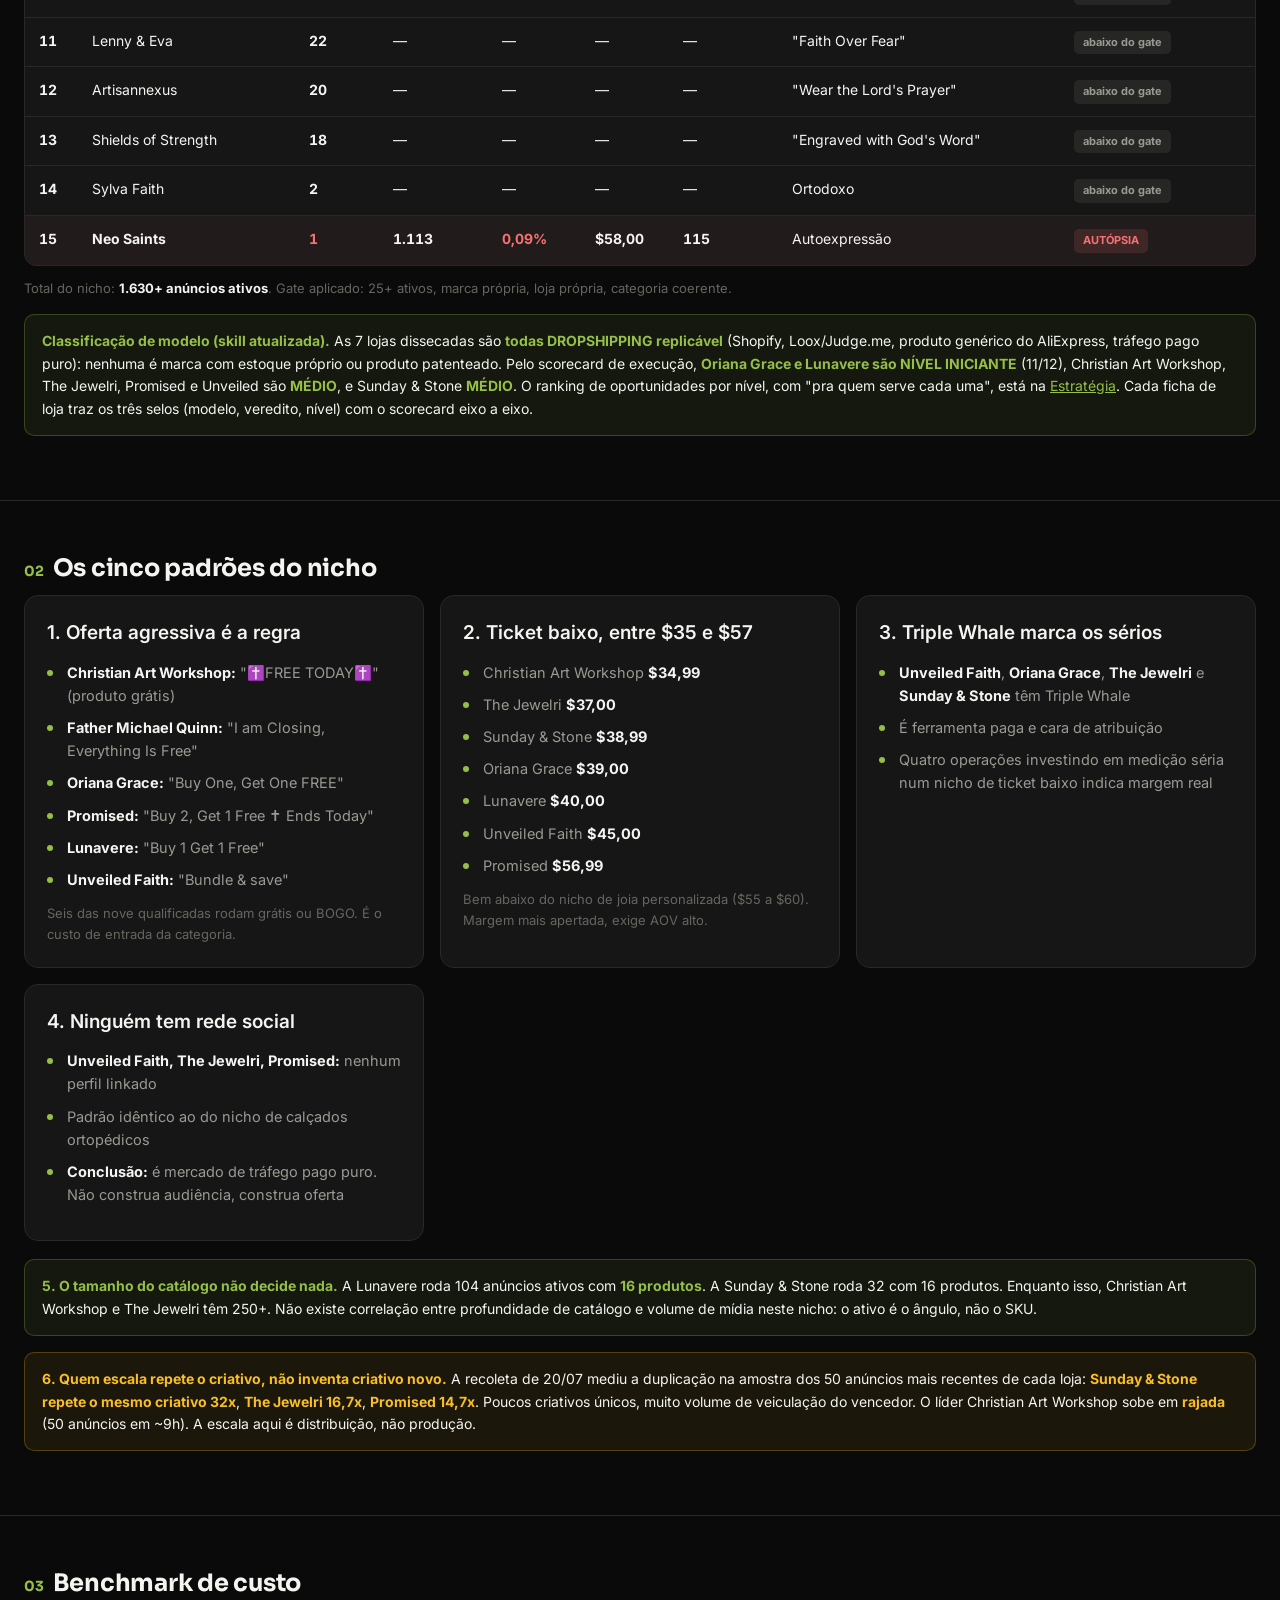
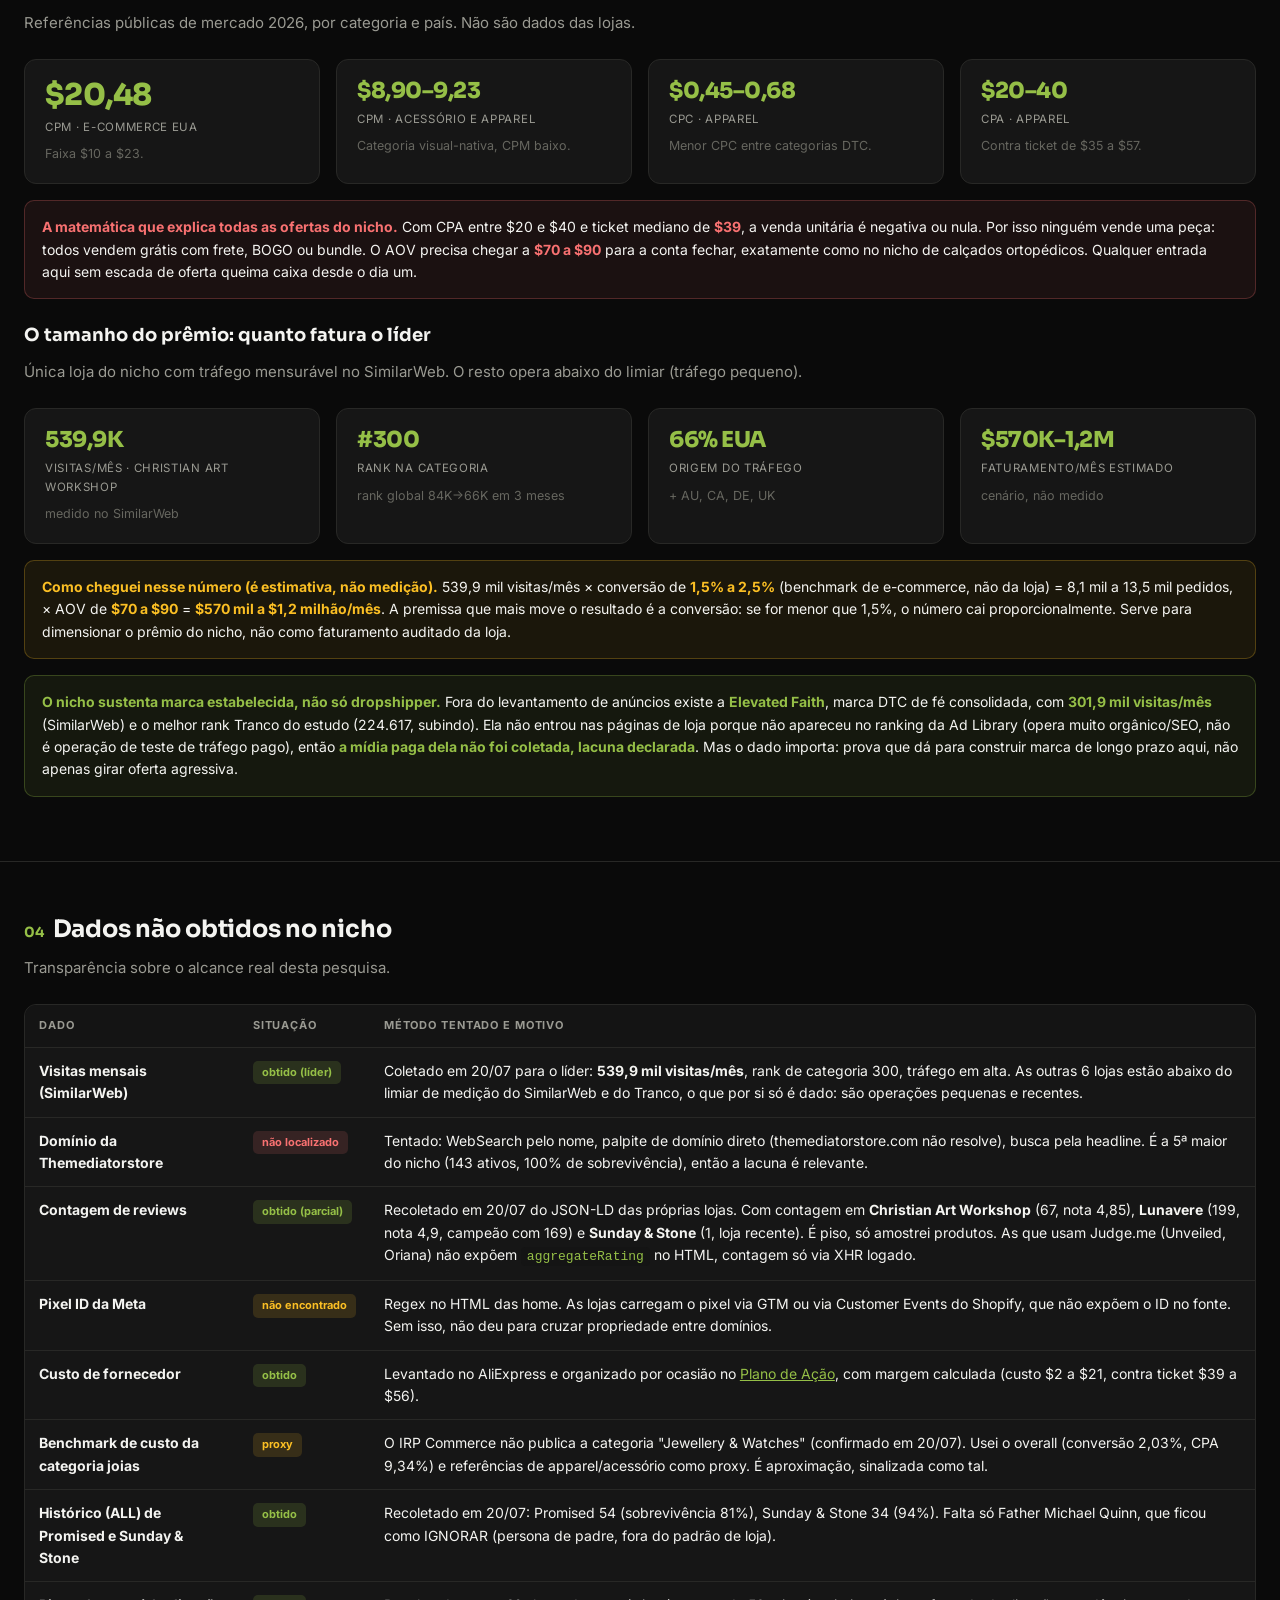
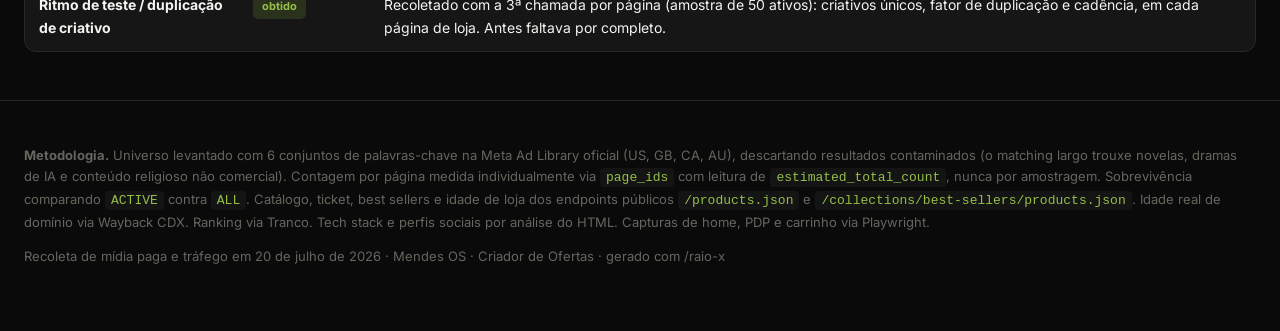
==== commit fbf8ce5e: "Reaplica skill /raio-x atualizada: novo branding + classificação DROPSHIPPING/MARCA + selo de nível " ====
--- a/index.html
+++ b/index.html
@@ -48,7 +48,7 @@
 <tbody>
 <tr><td class="num">1</td><td><b><a href="loja-cartworkshop.html">Christian Art Workshop</a></b></td><td class="num up">680</td><td class="num">3.120</td><td class="num">22%</td><td class="num">$34,99</td><td class="num">250+</td><td>Produto GRÁTIS</td><td><span class="pill p-a">MODELAR</span></td></tr>
 <tr><td class="num">2</td><td><b><a href="loja-unveiled.html">Unveiled Faith</a></b></td><td class="num">187</td><td class="num">737</td><td class="num">25%</td><td class="num">$45,00</td><td class="num">40</td><td>Bundle como identidade</td><td><span class="pill p-a">MODELAR</span></td></tr>
-<tr style="background:rgba(74,222,128,.05)"><td class="num">3</td><td><b><a href="loja-oriana.html">Oriana Grace</a></b></td><td class="num">165</td><td class="num">176</td><td class="num up">94%</td><td class="num">$39,00</td><td class="num">35</td><td>BOGO → proteção</td><td><span class="pill p-a">MODELAR</span></td></tr>
+<tr style="background:rgba(149,191,71,.05)"><td class="num">3</td><td><b><a href="loja-oriana.html">Oriana Grace</a></b></td><td class="num">165</td><td class="num">176</td><td class="num up">94%</td><td class="num">$39,00</td><td class="num">35</td><td>BOGO → proteção</td><td><span class="pill p-a">MODELAR</span></td></tr>
 <tr><td class="num">4</td><td><b><a href="loja-jewelri.html">The Jewelri</a></b></td><td class="num">147</td><td class="num">332</td><td class="num">44%</td><td class="num">$37,00</td><td class="num">250+</td><td>Causa (veteranos)</td><td><span class="pill p-a">MODELAR</span></td></tr>
 <tr><td class="num">5</td><td><b>Themediatorstore</b></td><td class="num">143</td><td class="num">143</td><td class="num up">100%</td><td>—</td><td>—</td><td>"Keep Christ Close"</td><td><span class="pill p-n">domínio não localizado</span></td></tr>
 <tr><td class="num">6</td><td><b><a href="loja-lunavere.html">Lunavere</a></b></td><td class="num">104</td><td class="num">478</td><td class="num">22%</td><td class="num">$40,00</td><td class="num">16</td><td>Fé + presente + ocasião</td><td><span class="pill p-a">MODELAR</span></td></tr>
@@ -65,6 +65,7 @@
 </table>
 </div>
 <p style="font-size:13px;color:var(--dim2);margin-top:12px">Total do nicho: <b style="color:var(--txt)">1.630+ anúncios ativos</b>. Gate aplicado: 25+ ativos, marca própria, loja própria, categoria coerente.</p>
+<div class="note good" style="margin-top:16px"><b>Classificação de modelo (skill atualizada).</b> As 7 lojas dissecadas são <b>todas DROPSHIPPING replicável</b> (Shopify, Loox/Judge.me, produto genérico do AliExpress, tráfego pago puro): nenhuma é marca com estoque próprio ou produto patenteado. Pelo scorecard de execução, <b>Oriana Grace e Lunavere são NÍVEL INICIANTE</b> (11/12), Christian Art Workshop, The Jewelri, Promised e Unveiled são <b>MÉDIO</b>, e Sunday &amp; Stone <b>MÉDIO</b>. O ranking de oportunidades por nível, com "pra quem serve cada uma", está na <a href="estrategia.html">Estratégia</a>. Cada ficha de loja traz os três selos (modelo, veredito, nível) com o scorecard eixo a eixo.</div>
 </div></section>
 
 <section><div class="wrap">
--- a/estilo.css
+++ b/estilo.css
@@ -1,26 +1,47 @@
+@import url('https://fonts.googleapis.com/css2?family=Sora:wght@600;700;800&family=Inter:wght@400;500;600;700&display=swap');
 *{margin:0;padding:0;box-sizing:border-box}
-:root{--bg:#0a0c0b;--bg2:#111614;--card:#151b18;--line:#232d28;--txt:#e8ede9;--dim:#8b9a92;--dim2:#5f6d66;--acc:#4ade80;--warn:#fbbf24;--bad:#f87171;--info:#60a5fa}
-body{background:var(--bg);color:var(--txt);font-family:-apple-system,BlinkMacSystemFont,'Segoe UI',Inter,sans-serif;line-height:1.6;-webkit-font-smoothing:antialiased}
+/* BRANDING da interface (Nicanor/Global Brand): PRETO · BRANCO · VERDE SHOPIFY.
+   A paleta da MARCA-PRODUTO (Petroleo/Areia/Terracota/Musgo/Grafite) aparece
+   apenas como swatches no plano de acao, com hex inline, sem afetar o tema. */
+:root{
+  --bg:#0A0A0A;        /* preto - fundo */
+  --bg2:#141414;       /* preto elevado - th, frames */
+  --card:#161616;      /* card */
+  --line:#282826;      /* borda */
+  --txt:#F4F4F1;       /* branco - texto */
+  --dim:#9a9a92;       /* texto secundario */
+  --dim2:#66665f;      /* texto terciario */
+  --acc:#95BF47;       /* verde Shopify - destaque, numeros, acao */
+  --acc-dk:#7aa338;    /* verde escuro (hover) */
+  --warn:#fbbf24;      /* ambar - observar */
+  --bad:#f87171;       /* vermelho - perigo/fora */
+  --info:#60a5fa;      /* azul - info */
+  --font-title:'Sora',-apple-system,BlinkMacSystemFont,'Segoe UI',sans-serif;
+  --font-body:'Inter',-apple-system,BlinkMacSystemFont,'Segoe UI',sans-serif;
+}
+body{background:var(--bg);color:var(--txt);font-family:var(--font-body);line-height:1.6;-webkit-font-smoothing:antialiased}
 .wrap{max-width:1280px;margin:0 auto;padding:0 24px}
 a{color:var(--acc)}
 
 /* NAV */
-.nav{position:sticky;top:0;z-index:100;background:rgba(10,12,11,.94);backdrop-filter:blur(10px);border-bottom:1px solid var(--line)}
+.nav{position:sticky;top:0;z-index:100;background:rgba(10,10,10,.94);backdrop-filter:blur(10px);border-bottom:1px solid var(--line)}
 .nav .wrap{display:flex;align-items:center;gap:6px;flex-wrap:wrap;padding-top:12px;padding-bottom:12px}
 .nav a{color:var(--dim);text-decoration:none;font-size:13px;font-weight:600;padding:7px 12px;border-radius:7px;border:1px solid transparent;white-space:nowrap}
 .nav a:hover{color:var(--txt);border-color:var(--line)}
 .nav a.on{background:var(--acc);color:#06120b}
-.nav .home{color:var(--acc);font-weight:800;margin-right:10px}
+.nav .home{color:var(--acc);font-weight:800;margin-right:10px;font-family:var(--font-title)}
 
 header{padding:56px 0 36px;border-bottom:1px solid var(--line)}
 .tag{display:inline-block;font-size:11px;letter-spacing:.18em;text-transform:uppercase;color:var(--acc);border:1px solid var(--acc);padding:5px 12px;border-radius:100px;margin-bottom:18px;font-weight:600}
-h1{font-size:clamp(28px,4.6vw,46px);line-height:1.1;font-weight:800;letter-spacing:-.02em;margin-bottom:12px}
+h1{font-family:var(--font-title);font-size:clamp(28px,4.6vw,46px);line-height:1.1;font-weight:800;letter-spacing:-.02em;margin-bottom:12px;color:var(--txt)}
 h1 em{font-style:normal;color:var(--acc)}
 .sub{font-size:16.5px;color:var(--dim);max-width:720px}
-.meta{margin-top:22px;font-size:13px;color:var(--dim2);display:flex;gap:20px;flex-wrap:wrap}
-h2{font-size:24px;font-weight:700;margin:0 0 8px;letter-spacing:-.01em}
+.meta{margin-top:22px;font-size:13px;color:var(--dim2);display:flex;gap:20px;flex-wrap:wrap;align-items:center}
+.meta a{color:var(--acc);text-decoration:none}
+.meta a:hover{text-decoration:underline}
+h2{font-family:var(--font-title);font-size:24px;font-weight:700;margin:0 0 8px;letter-spacing:-.01em;color:var(--txt)}
 h2 .n{color:var(--acc);font-size:14px;font-weight:700;margin-right:9px}
-h3{font-size:18px;font-weight:700;margin:24px 0 10px}
+h3{font-family:var(--font-title);font-size:18px;font-weight:700;margin:24px 0 10px;color:var(--txt)}
 section{padding:48px 0;border-bottom:1px solid var(--line)}
 .lead{color:var(--dim);margin-bottom:24px;max-width:780px;font-size:15px}
 .big{font-size:19px;color:var(--txt);font-weight:600;margin:22px 0 10px}
@@ -32,7 +53,7 @@
 .g2{grid-template-columns:repeat(auto-fit,minmax(330px,1fr))}
 
 .stat{background:var(--card);border:1px solid var(--line);border-radius:12px;padding:20px}
-.stat .v{font-size:30px;font-weight:800;color:var(--acc);letter-spacing:-.02em;line-height:1}
+.stat .v{font-family:var(--font-title);font-size:30px;font-weight:800;color:var(--acc);letter-spacing:-.02em;line-height:1}
 .stat .v.sm{font-size:22px}
 .stat .l{font-size:11.5px;color:var(--dim);margin-top:8px;text-transform:uppercase;letter-spacing:.06em}
 .stat .d{font-size:12.5px;color:var(--dim2);margin-top:9px;line-height:1.45}
@@ -42,22 +63,22 @@
 th{background:var(--bg2);padding:12px 14px;text-align:left;font-size:11px;text-transform:uppercase;letter-spacing:.08em;color:var(--dim);font-weight:700;white-space:nowrap;border-bottom:1px solid var(--line)}
 td{padding:12px 14px;border-bottom:1px solid var(--line);vertical-align:top}
 tr:last-child td{border-bottom:none}
-tr:hover td{background:rgba(74,222,128,.03)}
+tr:hover td{background:rgba(149,191,71,.04)}
 .num{font-variant-numeric:tabular-nums;font-weight:700}
 .up{color:var(--acc)}.down{color:var(--bad)}
 
 .pill{display:inline-block;padding:3px 9px;border-radius:5px;font-size:11px;font-weight:700;white-space:nowrap}
-.p-a{background:rgba(74,222,128,.14);color:var(--acc)}
+.p-a{background:rgba(149,191,71,.16);color:var(--acc)}
 .p-b{background:rgba(251,191,36,.14);color:var(--warn)}
 .p-c{background:rgba(248,113,113,.14);color:var(--bad)}
 .p-i{background:rgba(96,165,250,.14);color:var(--info)}
-.p-n{background:rgba(139,154,146,.12);color:var(--dim)}
+.p-n{background:rgba(154,154,146,.12);color:var(--dim)}
 
 .card{background:var(--card);border:1px solid var(--line);border-radius:14px;padding:22px}
 .note{background:rgba(251,191,36,.07);border:1px solid rgba(251,191,36,.25);border-radius:10px;padding:15px 17px;font-size:14px;margin:16px 0}
 .note b{color:var(--warn)}
 .danger{background:rgba(248,113,113,.07);border-color:rgba(248,113,113,.25)}.danger b{color:var(--bad)}
-.good{background:rgba(74,222,128,.07);border-color:rgba(74,222,128,.25)}.good b{color:var(--acc)}
+.good{background:rgba(149,191,71,.08);border-color:rgba(149,191,71,.28)}.good b{color:var(--acc)}
 .info{background:rgba(96,165,250,.07);border-color:rgba(96,165,250,.25)}.info b{color:var(--info)}
 
 ul.cl{list-style:none;margin:12px 0}
@@ -66,20 +87,38 @@
 ul.cl li b{color:var(--txt)}
 ol.steps{list-style:none;counter-reset:s;margin:14px 0}
 ol.steps li{counter-increment:s;padding-left:42px;position:relative;margin-bottom:14px;font-size:14.5px;color:var(--dim)}
-ol.steps li::before{content:counter(s);position:absolute;left:0;top:0;width:28px;height:28px;border-radius:50%;background:rgba(74,222,128,.14);color:var(--acc);font-weight:800;font-size:13px;display:flex;align-items:center;justify-content:center}
+ol.steps li::before{content:counter(s);position:absolute;left:0;top:0;width:28px;height:28px;border-radius:50%;background:rgba(149,191,71,.16);color:var(--acc);font-weight:800;font-size:13px;display:flex;align-items:center;justify-content:center;font-family:var(--font-title)}
 ol.steps li b{color:var(--txt)}
 
 .kv{display:grid;grid-template-columns:145px 1fr;gap:9px 16px;font-size:14px;margin-bottom:18px}
 .kv dt{color:var(--dim2);font-size:11.5px;text-transform:uppercase;letter-spacing:.05em;padding-top:3px}
 .kv dd{color:var(--txt)}
 
+/* LINKS no topo da pagina de loja: site da loja (verde Shopify) + biblioteca de anuncios (branco) */
+.toplinks{display:flex;flex-direction:column;gap:9px;align-items:flex-start;margin-top:16px}
+.adlib{display:inline-flex;align-items:center;gap:7px;text-decoration:none;font-size:13.5px;font-weight:700;padding:11px 17px;border-radius:9px;cursor:pointer;transition:.15s;background:var(--txt);color:#0A0A0A;border:1px solid var(--txt)}
+.adlib:hover{background:#fff;border-color:#fff;transform:translateY(-1px)}
+.adlib.store{background:var(--acc);border-color:var(--acc);color:#06120b}
+.adlib.store:hover{background:var(--acc-dk);border-color:var(--acc-dk)}
+.adlib.off{background:transparent;color:var(--dim2);border:1px dashed var(--line);cursor:default;font-weight:600}
+.adlib.off:hover{transform:none}
+
+/* BLOCO DE PALETA (identidade visual da marca-produto, no plano de acao) */
+.palette{display:grid;grid-template-columns:repeat(auto-fit,minmax(150px,1fr));gap:14px;margin:18px 0}
+.swatch{border:1px solid var(--line);border-radius:12px;overflow:hidden;background:var(--card)}
+.swatch .sw{height:92px}
+.swatch .info{padding:13px 15px}
+.swatch .info b{display:block;font-size:14px;color:var(--txt);font-family:var(--font-title);font-weight:700}
+.swatch .info .hex{font-size:12.5px;color:var(--dim);font-variant-numeric:tabular-nums;margin-top:3px;letter-spacing:.02em}
+.swatch .info .fn{font-size:12px;color:var(--dim2);margin-top:3px}
+
 /* PRODUTO HEROI */
-.hero-prod{display:grid;grid-template-columns:1fr;gap:22px;background:linear-gradient(135deg,rgba(74,222,128,.09),rgba(74,222,128,.02));border:1px solid rgba(74,222,128,.3);border-radius:16px;padding:24px;margin:22px 0}
+.hero-prod{display:grid;grid-template-columns:1fr;gap:22px;background:linear-gradient(135deg,rgba(149,191,71,.09),rgba(149,191,71,.02));border:1px solid rgba(149,191,71,.3);border-radius:16px;padding:24px;margin:22px 0}
 @media(min-width:760px){.hero-prod{grid-template-columns:280px 1fr}}
 .hero-prod img{width:100%;border-radius:12px;background:#fff;border:1px solid var(--line)}
 .hero-prod .r{font-size:11px;letter-spacing:.12em;text-transform:uppercase;color:var(--acc);font-weight:700;margin-bottom:7px}
 .hero-prod h3{font-size:24px;margin:0 0 6px;color:var(--txt)}
-.hero-prod .preco{font-size:34px;font-weight:800;color:var(--acc);letter-spacing:-.02em;line-height:1.1}
+.hero-prod .preco{font-family:var(--font-title);font-size:34px;font-weight:800;color:var(--acc);letter-spacing:-.02em;line-height:1.1}
 .hero-prod .de{font-size:15px;color:var(--dim2);text-decoration:line-through;margin-left:9px;font-weight:500}
 .hero-prod .off{font-size:12px;background:rgba(248,113,113,.15);color:var(--bad);padding:3px 8px;border-radius:5px;font-weight:700;margin-left:8px;vertical-align:middle}
 
@@ -109,7 +148,7 @@
 code{background:var(--bg2);padding:2px 6px;border-radius:4px;font-size:13px;color:var(--acc)}
 footer{padding:44px 0 68px;color:var(--dim2);font-size:13px}
 
-.op{background:linear-gradient(135deg,rgba(74,222,128,.1),rgba(74,222,128,.02));border:1px solid rgba(74,222,128,.3);border-radius:14px;padding:24px;margin-bottom:16px}
+.op{background:linear-gradient(135deg,rgba(149,191,71,.1),rgba(149,191,71,.02));border:1px solid rgba(149,191,71,.3);border-radius:14px;padding:24px;margin-bottom:16px}
 .op h3{margin-top:0;color:var(--acc);font-size:20px}
 .op .r{font-size:11px;letter-spacing:.12em;text-transform:uppercase;color:var(--dim2);font-weight:700;margin-bottom:8px}
 .lojacard{background:var(--card);border:1px solid var(--line);border-radius:14px;padding:20px;text-decoration:none;display:block;transition:.15s}
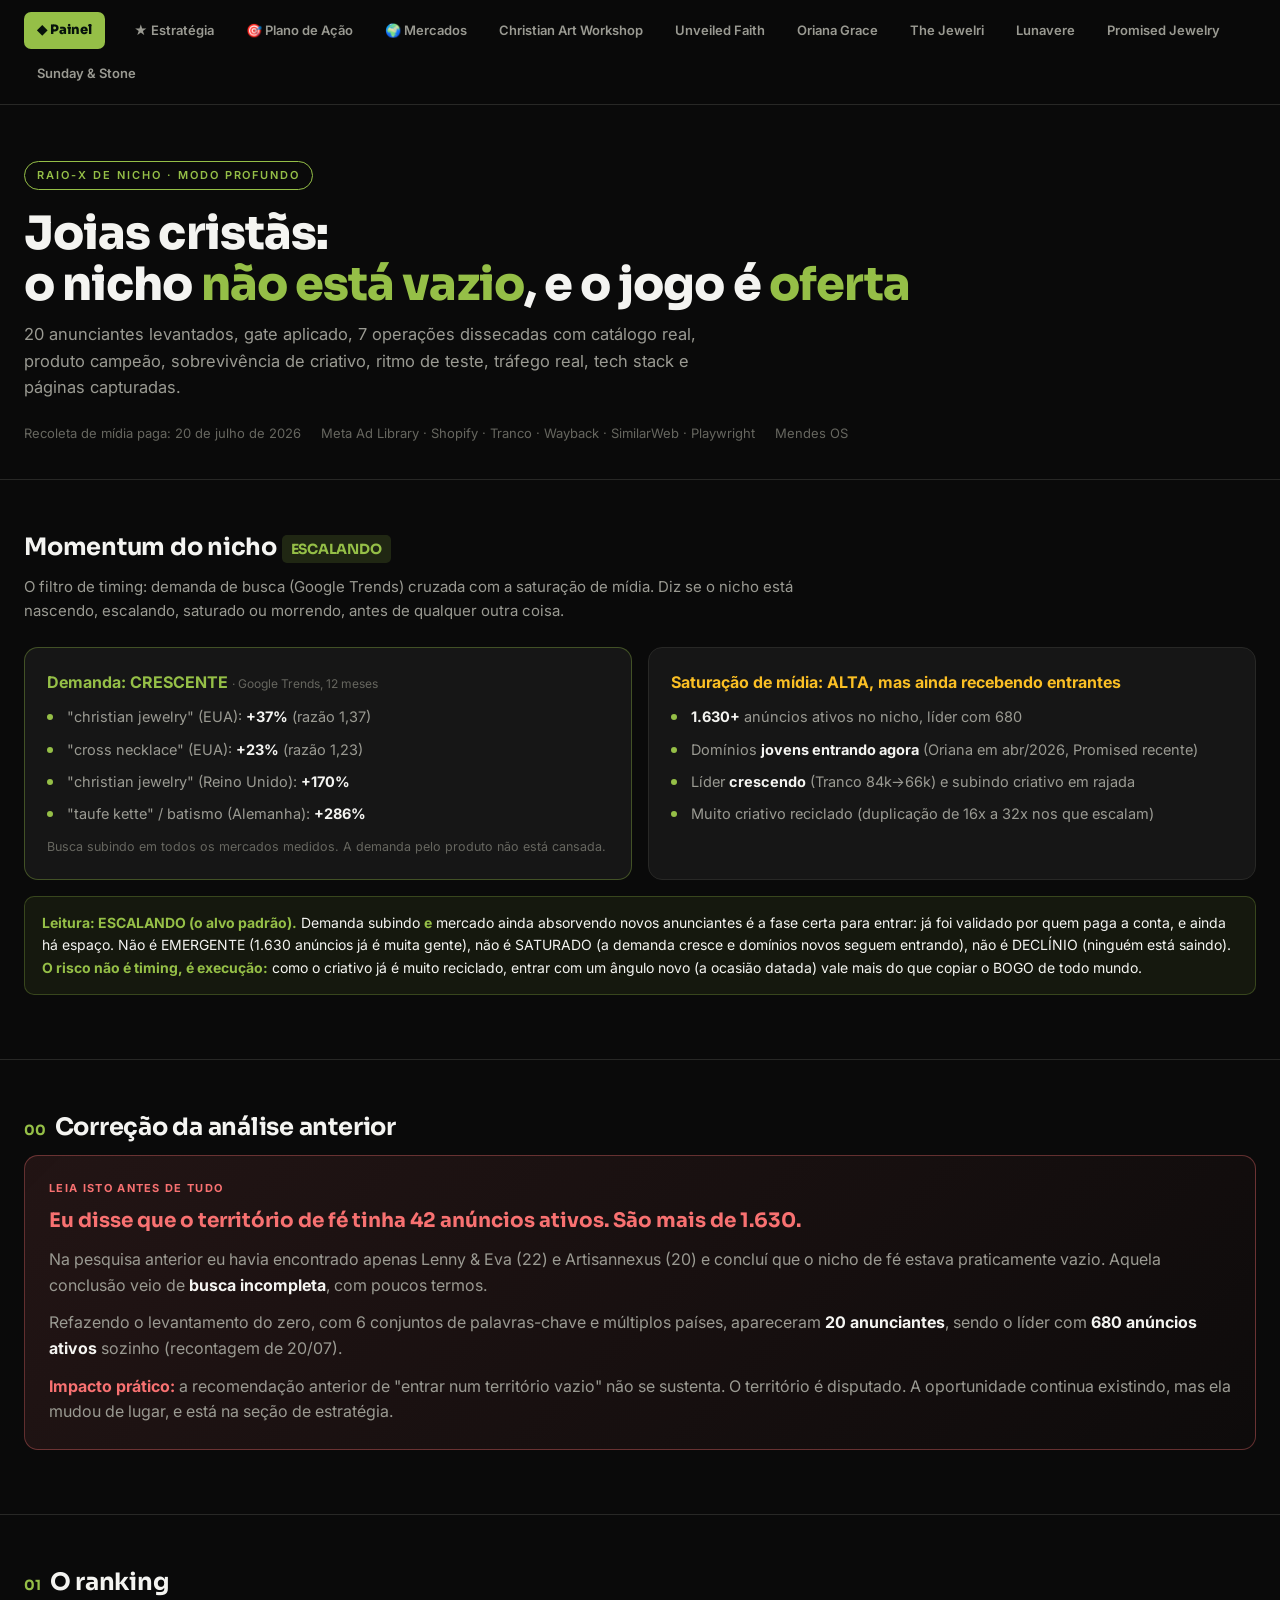
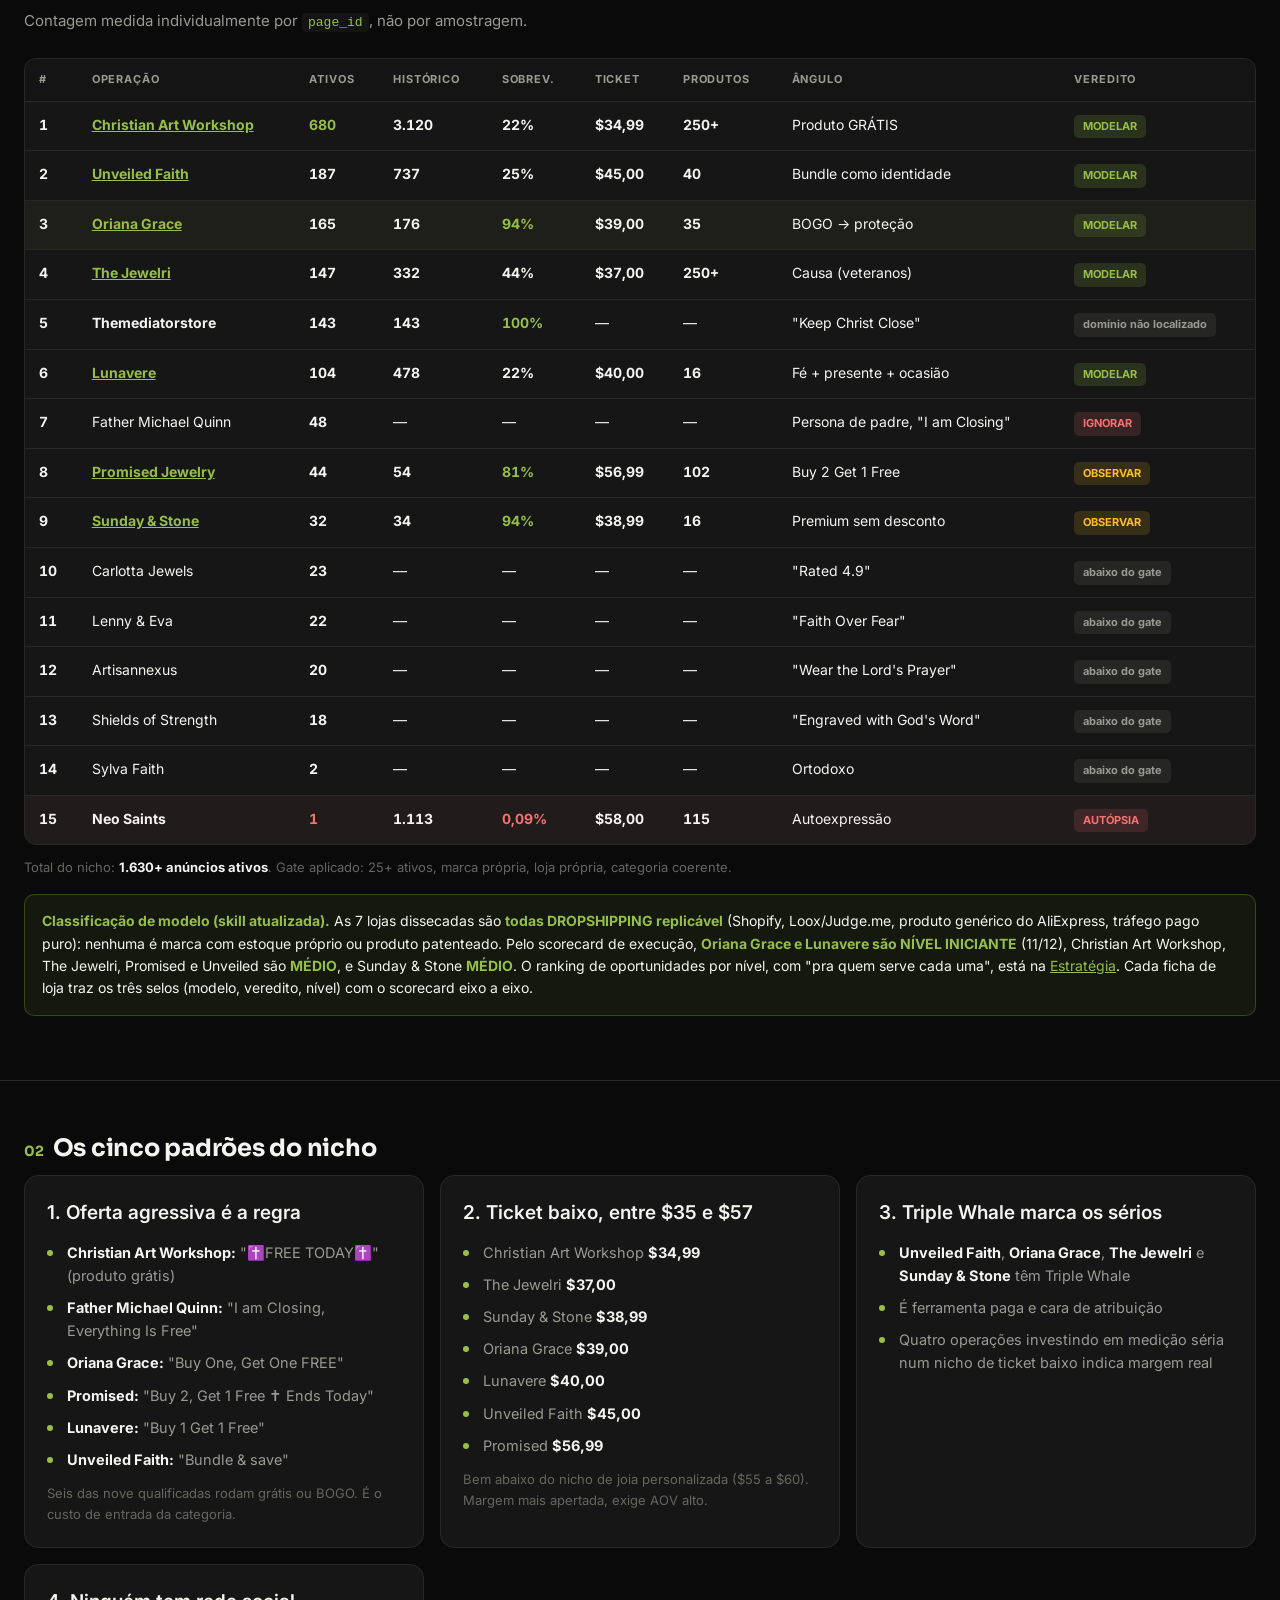
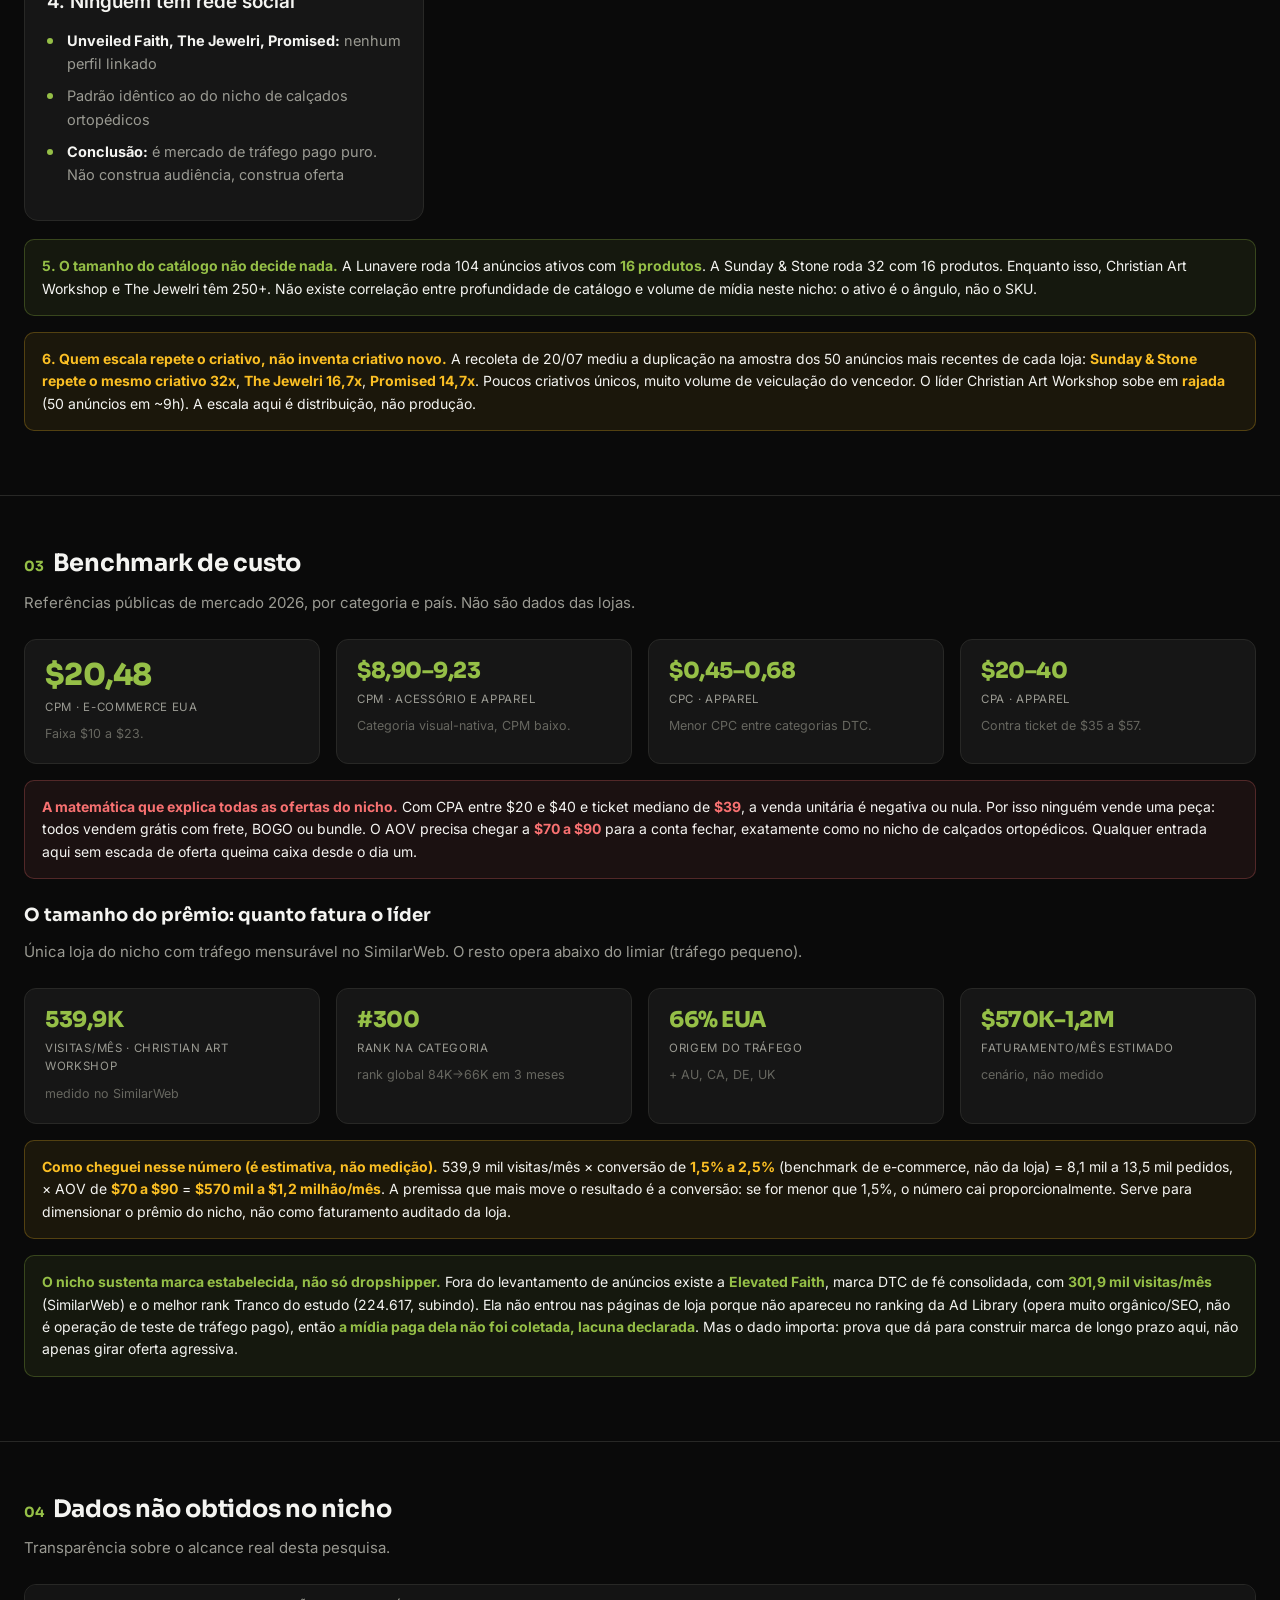
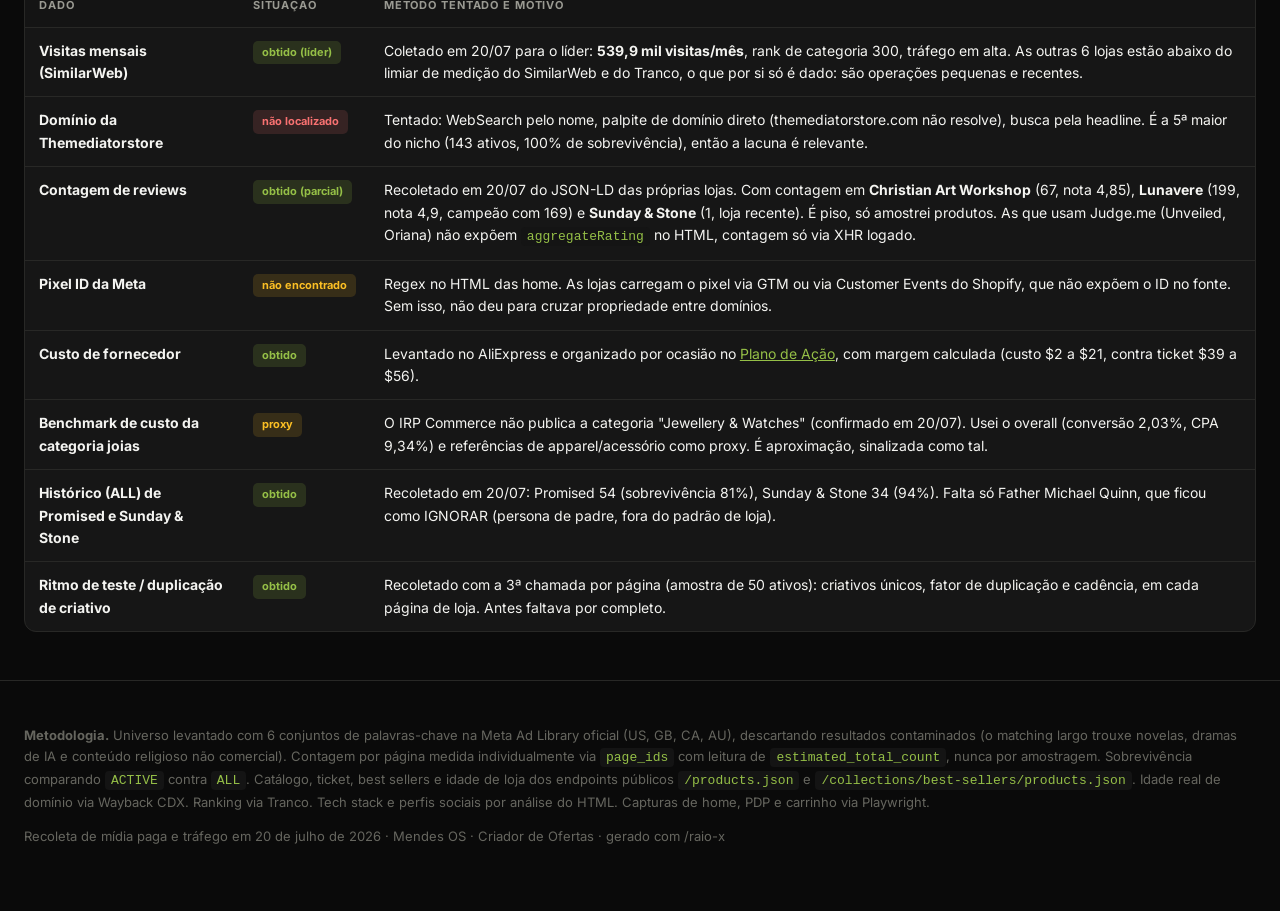
==== commit 4f4423fc: "Atualização skill /raio-x: momentum (Google Trends), página de mercados, anatomia do vencedor, P&L d" ====
--- a/index.html
+++ b/index.html
@@ -11,7 +11,7 @@
 <a href="index.html" class="home on">◆ Painel</a>
 <a href="estrategia.html">★ Estratégia</a>
 <a href="plano-de-acao.html">🎯 Plano de Ação</a>
-<a href="expansao-internacional.html">🌍 Mercados</a>
+<a href="mercados.html">🌍 Mercados</a>
 <a href="loja-cartworkshop.html">Christian Art Workshop</a>
 <a href="loja-unveiled.html">Unveiled Faith</a>
 <a href="loja-oriana.html">Oriana Grace</a>
@@ -27,6 +27,33 @@
 <p class="sub">20 anunciantes levantados, gate aplicado, 7 operações dissecadas com catálogo real, produto campeão, sobrevivência de criativo, ritmo de teste, tráfego real, tech stack e páginas capturadas.</p>
 <div class="meta"><span>Recoleta de mídia paga: 20 de julho de 2026</span><span>Meta Ad Library · Shopify · Tranco · Wayback · SimilarWeb · Playwright</span><span>Mendes OS</span></div>
 </div></header>
+
+<section><div class="wrap">
+<h2>Momentum do nicho <span class="pill p-a" style="font-size:14px;vertical-align:middle">ESCALANDO</span></h2>
+<p class="lead">O filtro de timing: demanda de busca (Google Trends) cruzada com a saturação de mídia. Diz se o nicho está nascendo, escalando, saturado ou morrendo, antes de qualquer outra coisa.</p>
+<div class="grid g2">
+<div class="card" style="border-color:rgba(149,191,71,.35)">
+<b style="color:var(--acc)">Demanda: CRESCENTE</b> <span style="color:var(--dim2);font-size:12px">· Google Trends, 12 meses</span>
+<ul class="cl" style="margin-top:10px">
+<li>"christian jewelry" (EUA): <b>+37%</b> (razão 1,37)</li>
+<li>"cross necklace" (EUA): <b>+23%</b> (razão 1,23)</li>
+<li>"christian jewelry" (Reino Unido): <b>+170%</b></li>
+<li>"taufe kette" / batismo (Alemanha): <b>+286%</b></li>
+</ul>
+<p style="color:var(--dim2);font-size:12.5px;margin-top:6px">Busca subindo em todos os mercados medidos. A demanda pelo produto não está cansada.</p>
+</div>
+<div class="card">
+<b style="color:var(--warn)">Saturação de mídia: ALTA, mas ainda recebendo entrantes</b>
+<ul class="cl" style="margin-top:10px">
+<li><b>1.630+</b> anúncios ativos no nicho, líder com 680</li>
+<li>Domínios <b>jovens entrando agora</b> (Oriana em abr/2026, Promised recente)</li>
+<li>Líder <b>crescendo</b> (Tranco 84k→66k) e subindo criativo em rajada</li>
+<li>Muito criativo reciclado (duplicação de 16x a 32x nos que escalam)</li>
+</ul>
+</div>
+</div>
+<div class="note good"><b>Leitura: ESCALANDO (o alvo padrão).</b> Demanda subindo <b>e</b> mercado ainda absorvendo novos anunciantes é a fase certa para entrar: já foi validado por quem paga a conta, e ainda há espaço. Não é EMERGENTE (1.630 anúncios já é muita gente), não é SATURADO (a demanda cresce e domínios novos seguem entrando), não é DECLÍNIO (ninguém está saindo). <b>O risco não é timing, é execução:</b> como o criativo já é muito reciclado, entrar com um ângulo novo (a ocasião datada) vale mais do que copiar o BOGO de todo mundo.</div>
+</div></section>
 
 <section><div class="wrap">
 <h2><span class="n">00</span>Correção da análise anterior</h2>
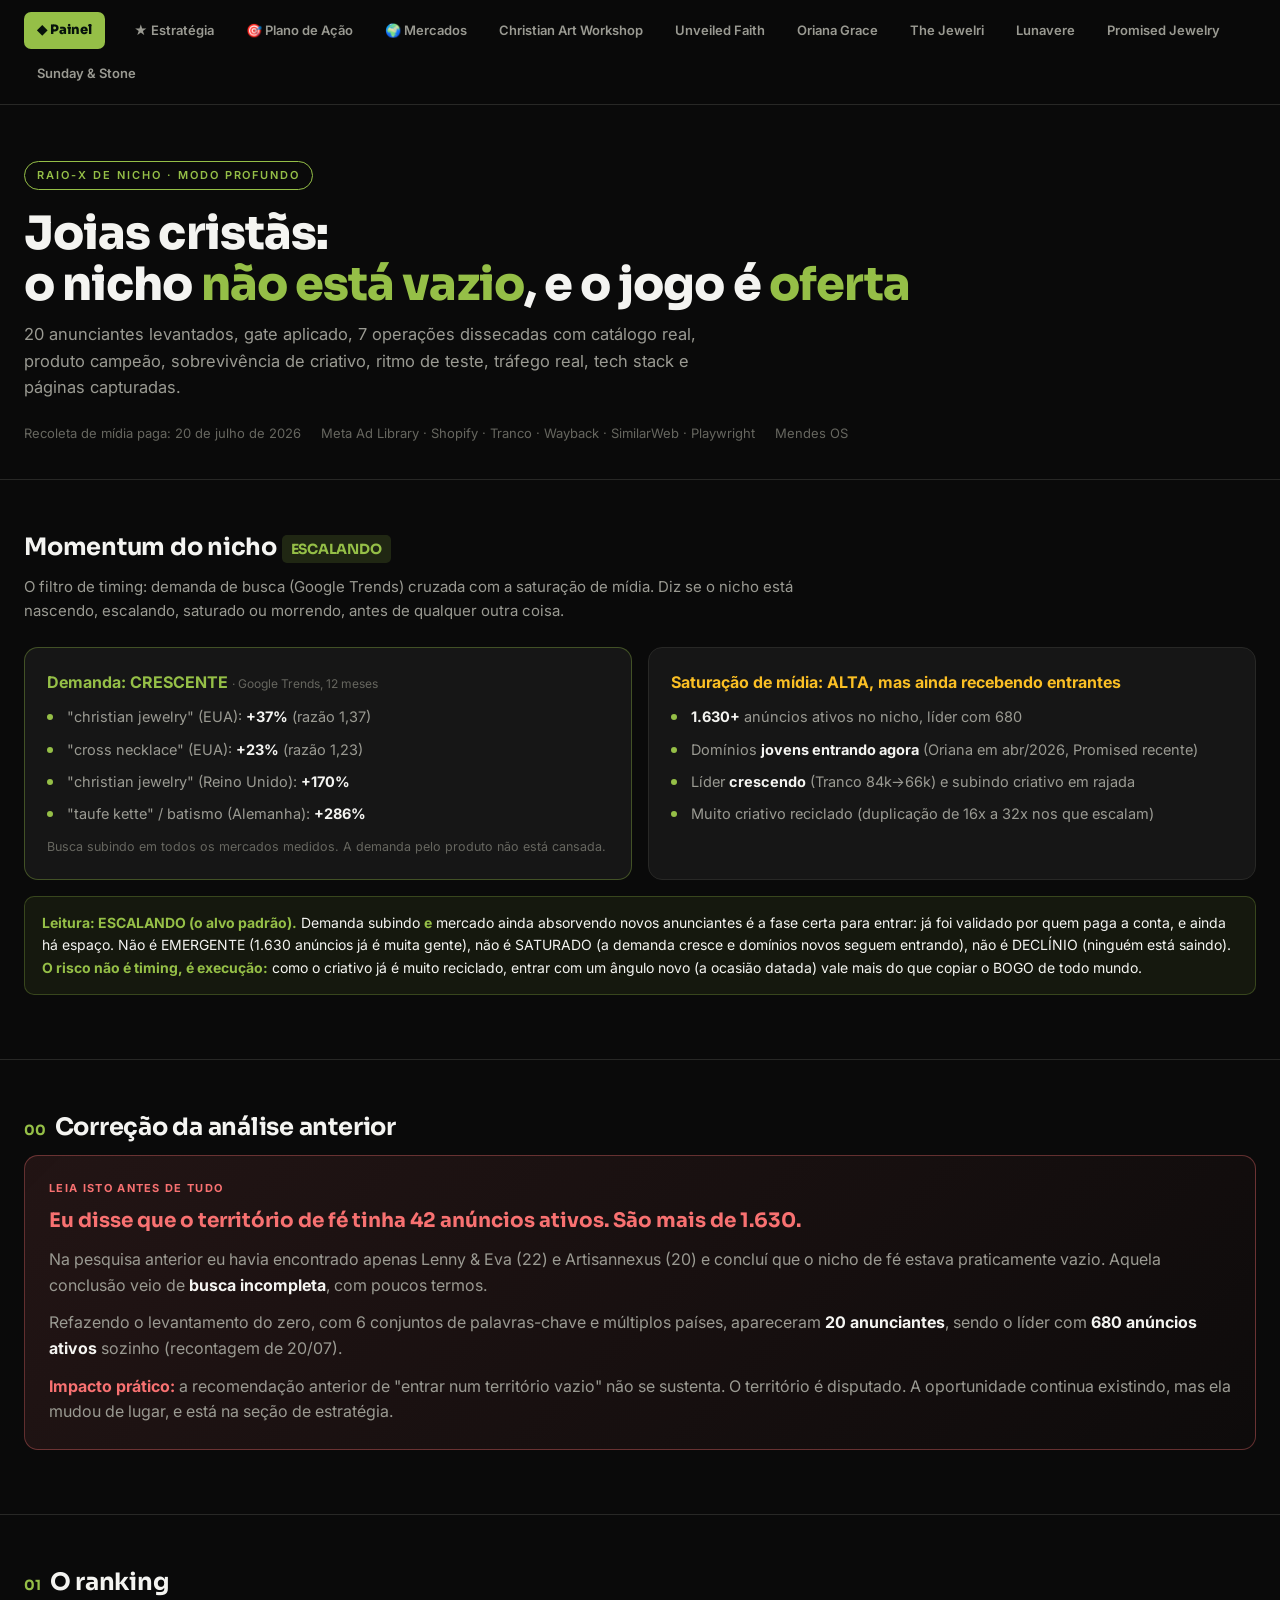
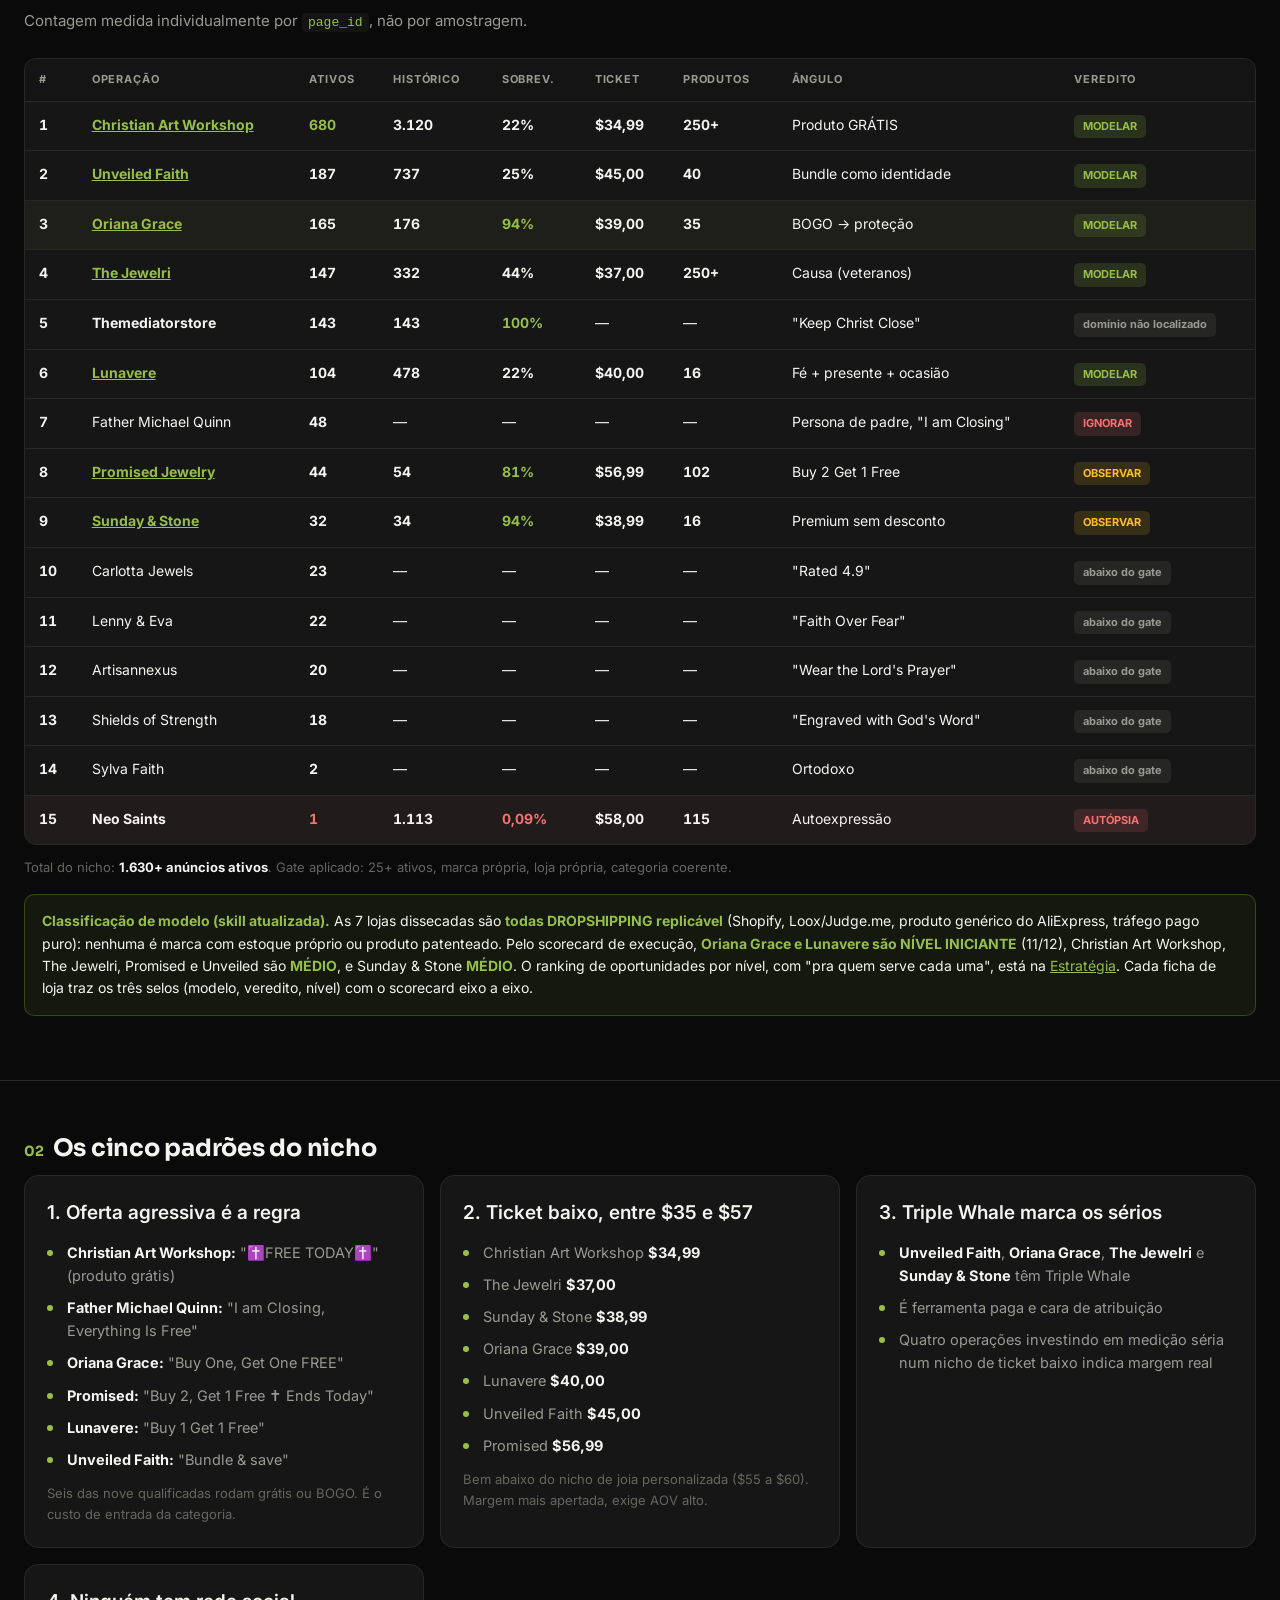
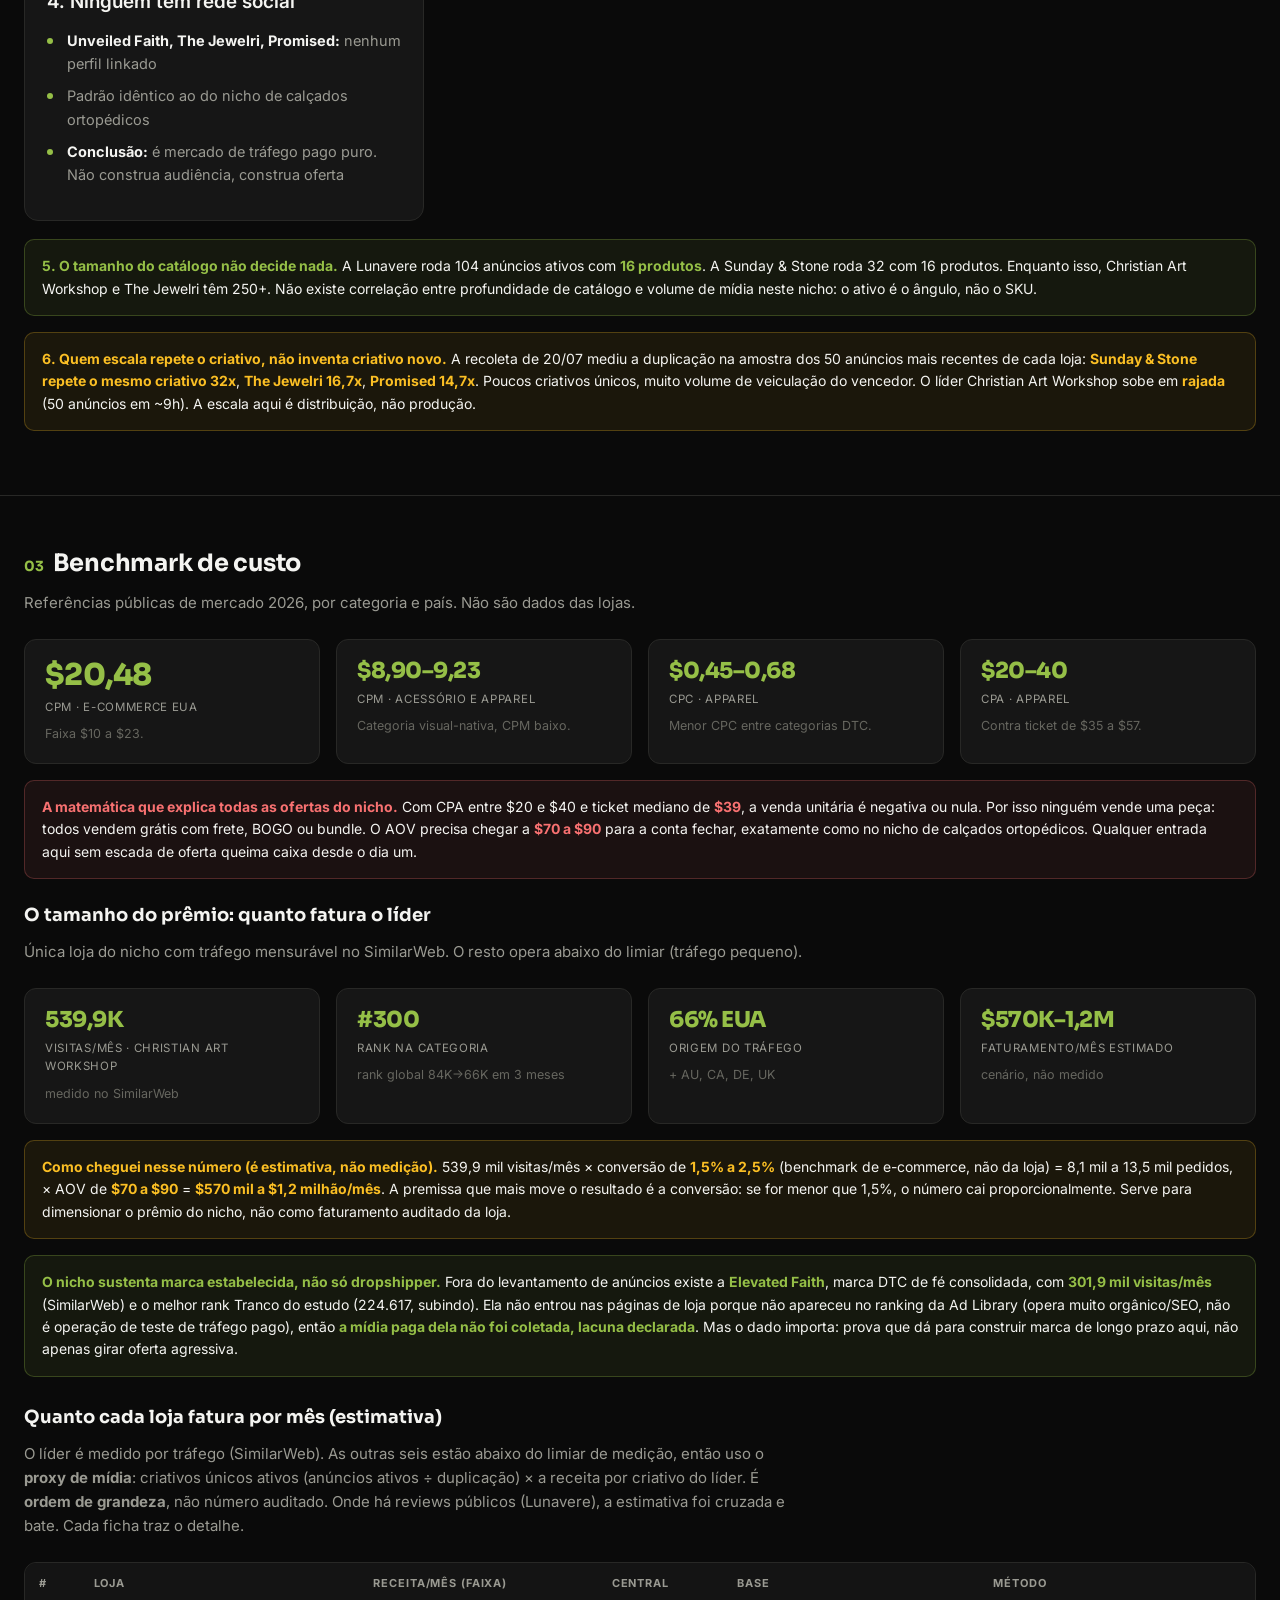
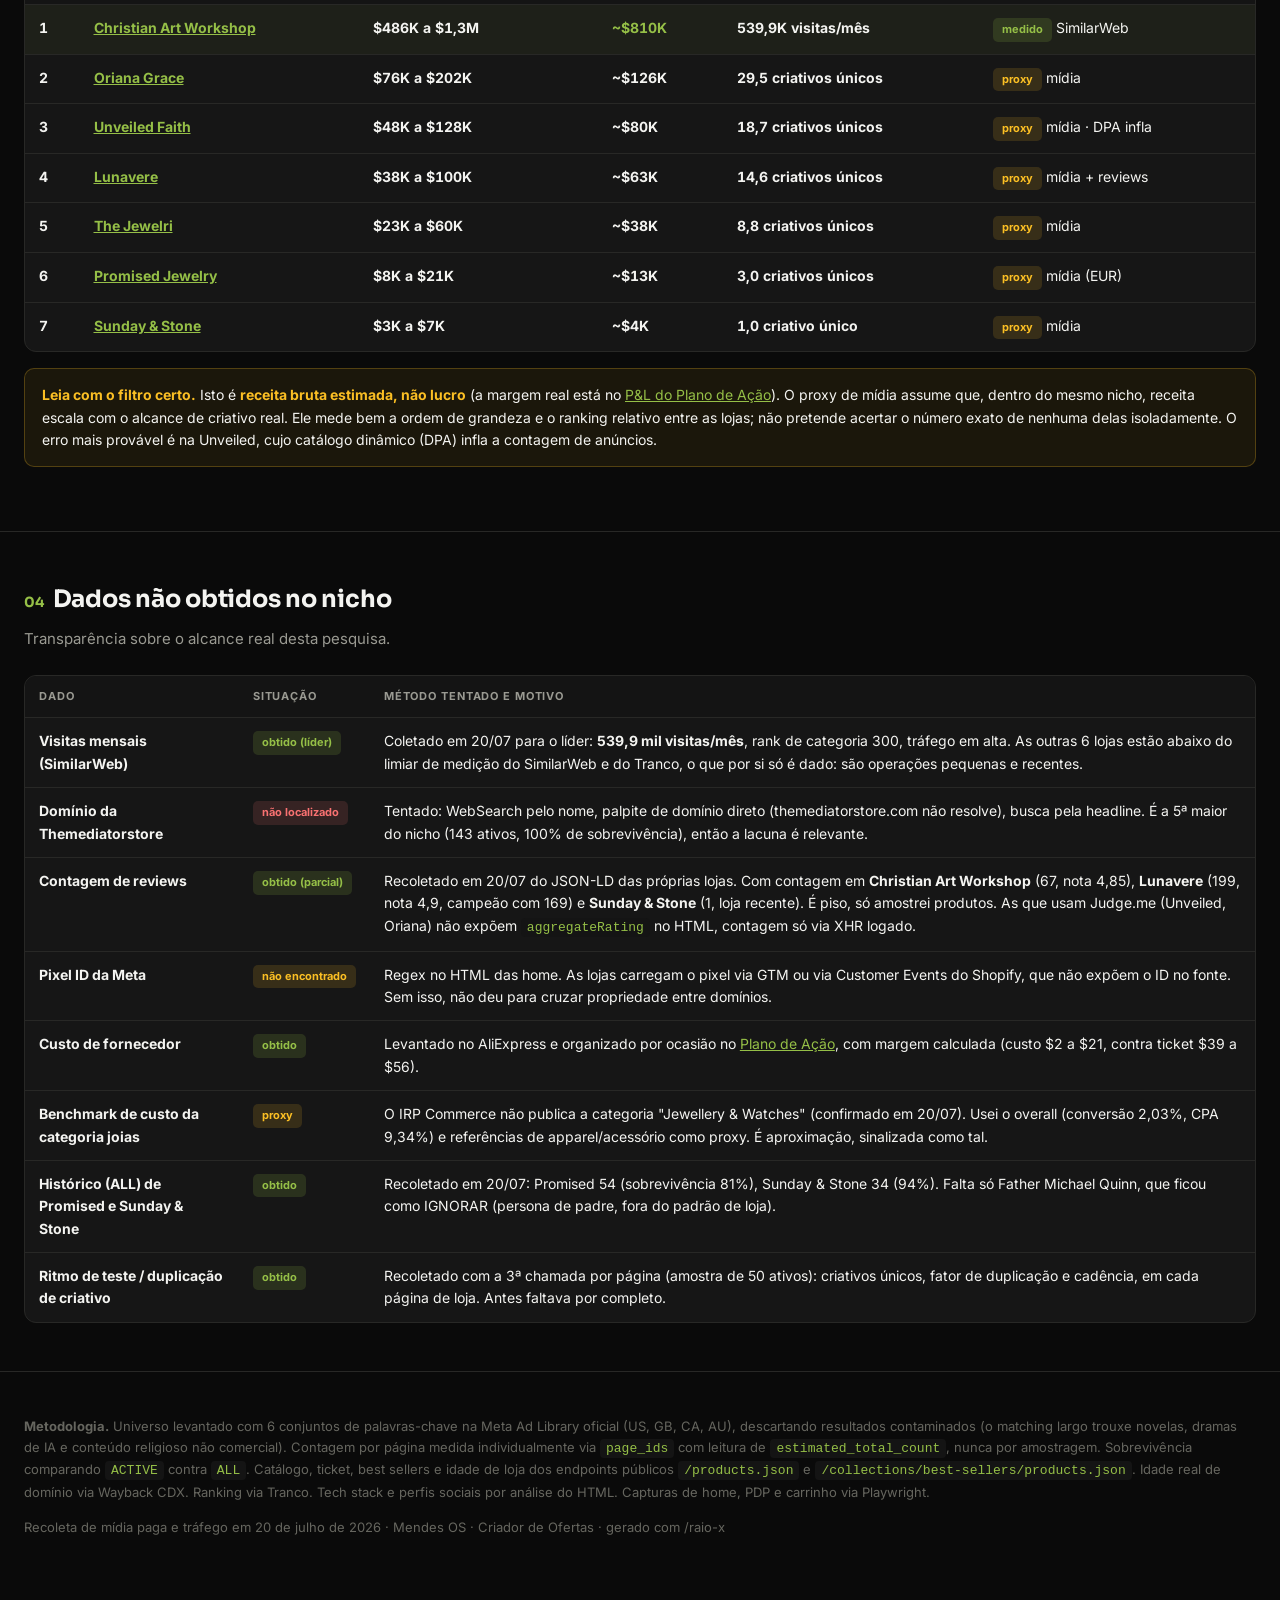
==== commit 167b4696: "Faturamento por loja (líder medido + proxy de mídia) + decisão de mercado no topo do plano" ====
--- a/index.html
+++ b/index.html
@@ -166,6 +166,24 @@
 </div>
 <div class="note"><b>Como cheguei nesse número (é estimativa, não medição).</b> 539,9 mil visitas/mês × conversão de <b>1,5% a 2,5%</b> (benchmark de e-commerce, não da loja) = 8,1 mil a 13,5 mil pedidos, × AOV de <b>$70 a $90</b> = <b>$570 mil a $1,2 milhão/mês</b>. A premissa que mais move o resultado é a conversão: se for menor que 1,5%, o número cai proporcionalmente. Serve para dimensionar o prêmio do nicho, não como faturamento auditado da loja.</div>
 <div class="note good"><b>O nicho sustenta marca estabelecida, não só dropshipper.</b> Fora do levantamento de anúncios existe a <b>Elevated Faith</b>, marca DTC de fé consolidada, com <b>301,9 mil visitas/mês</b> (SimilarWeb) e o melhor rank Tranco do estudo (224.617, subindo). Ela não entrou nas páginas de loja porque não apareceu no ranking da Ad Library (opera muito orgânico/SEO, não é operação de teste de tráfego pago), então <b>a mídia paga dela não foi coletada, lacuna declarada</b>. Mas o dado importa: prova que dá para construir marca de longo prazo aqui, não apenas girar oferta agressiva.</div>
+
+<h3 style="margin-top:26px">Quanto cada loja fatura por mês (estimativa)</h3>
+<p class="lead">O líder é medido por tráfego (SimilarWeb). As outras seis estão abaixo do limiar de medição, então uso o <b>proxy de mídia</b>: criativos únicos ativos (anúncios ativos ÷ duplicação) × a receita por criativo do líder. É <b>ordem de grandeza</b>, não número auditado. Onde há reviews públicos (Lunavere), a estimativa foi cruzada e bate. Cada ficha traz o detalhe.</p>
+<div class="tblwrap">
+<table>
+<thead><tr><th>#</th><th>Loja</th><th>Receita/mês (faixa)</th><th>Central</th><th>Base</th><th>Método</th></tr></thead>
+<tbody>
+<tr style="background:rgba(149,191,71,.06)"><td class="num">1</td><td><b><a href="loja-cartworkshop.html">Christian Art Workshop</a></b></td><td class="num">$486K a $1,3M</td><td class="num up">~$810K</td><td class="num">539,9K visitas/mês</td><td><span class="pill p-a">medido</span> SimilarWeb</td></tr>
+<tr><td class="num">2</td><td><b><a href="loja-oriana.html">Oriana Grace</a></b></td><td class="num">$76K a $202K</td><td class="num">~$126K</td><td class="num">29,5 criativos únicos</td><td><span class="pill p-b">proxy</span> mídia</td></tr>
+<tr><td class="num">3</td><td><b><a href="loja-unveiled.html">Unveiled Faith</a></b></td><td class="num">$48K a $128K</td><td class="num">~$80K</td><td class="num">18,7 criativos únicos</td><td><span class="pill p-b">proxy</span> mídia · DPA infla</td></tr>
+<tr><td class="num">4</td><td><b><a href="loja-lunavere.html">Lunavere</a></b></td><td class="num">$38K a $100K</td><td class="num">~$63K</td><td class="num">14,6 criativos únicos</td><td><span class="pill p-b">proxy</span> mídia + reviews</td></tr>
+<tr><td class="num">5</td><td><b><a href="loja-jewelri.html">The Jewelri</a></b></td><td class="num">$23K a $60K</td><td class="num">~$38K</td><td class="num">8,8 criativos únicos</td><td><span class="pill p-b">proxy</span> mídia</td></tr>
+<tr><td class="num">6</td><td><b><a href="loja-promised.html">Promised Jewelry</a></b></td><td class="num">$8K a $21K</td><td class="num">~$13K</td><td class="num">3,0 criativos únicos</td><td><span class="pill p-b">proxy</span> mídia (EUR)</td></tr>
+<tr><td class="num">7</td><td><b><a href="loja-sundaystone.html">Sunday &amp; Stone</a></b></td><td class="num">$3K a $7K</td><td class="num">~$4K</td><td class="num">1,0 criativo único</td><td><span class="pill p-b">proxy</span> mídia</td></tr>
+</tbody>
+</table>
+</div>
+<div class="note"><b>Leia com o filtro certo.</b> Isto é <b>receita bruta estimada, não lucro</b> (a margem real está no <a href="plano-de-acao.html">P&L do Plano de Ação</a>). O proxy de mídia assume que, dentro do mesmo nicho, receita escala com o alcance de criativo real. Ele mede bem a ordem de grandeza e o ranking relativo entre as lojas; não pretende acertar o número exato de nenhuma delas isoladamente. O erro mais provável é na Unveiled, cujo catálogo dinâmico (DPA) infla a contagem de anúncios.</div>
 </div></section>
 
 <section><div class="wrap">
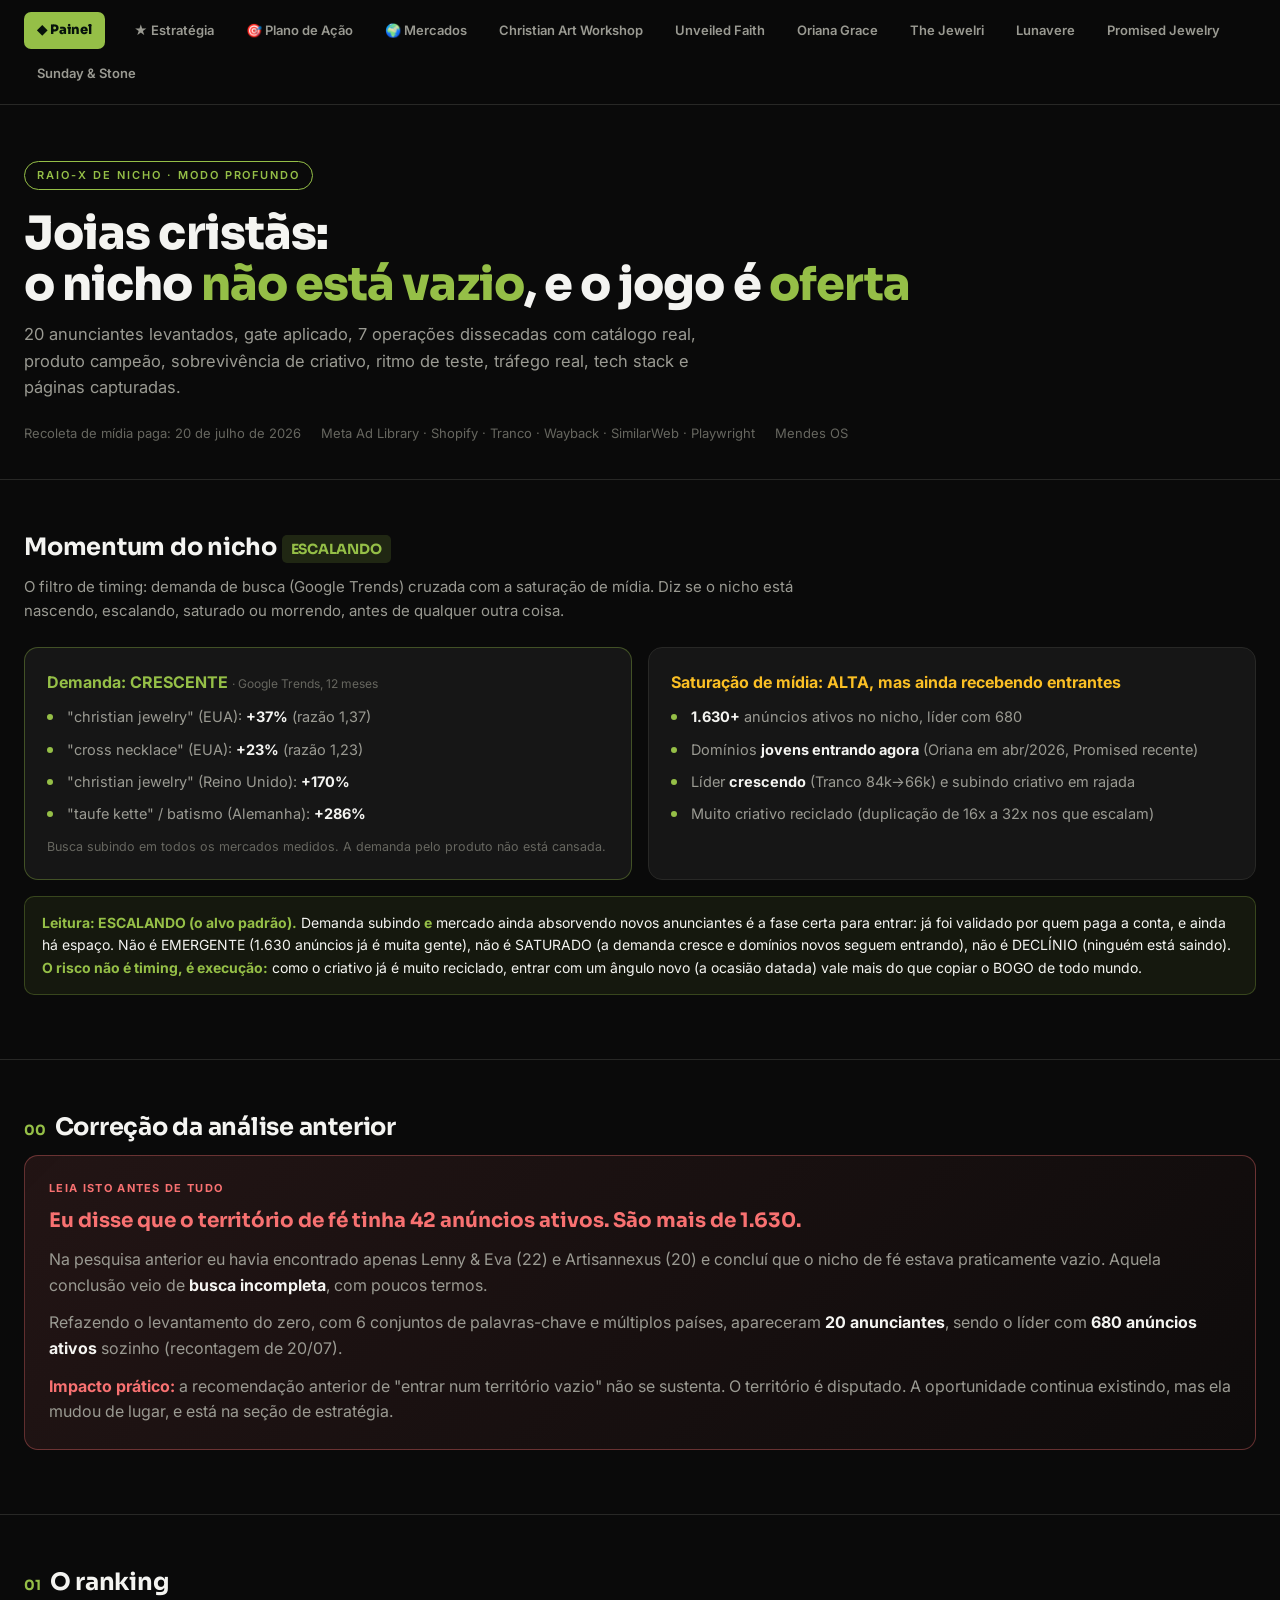
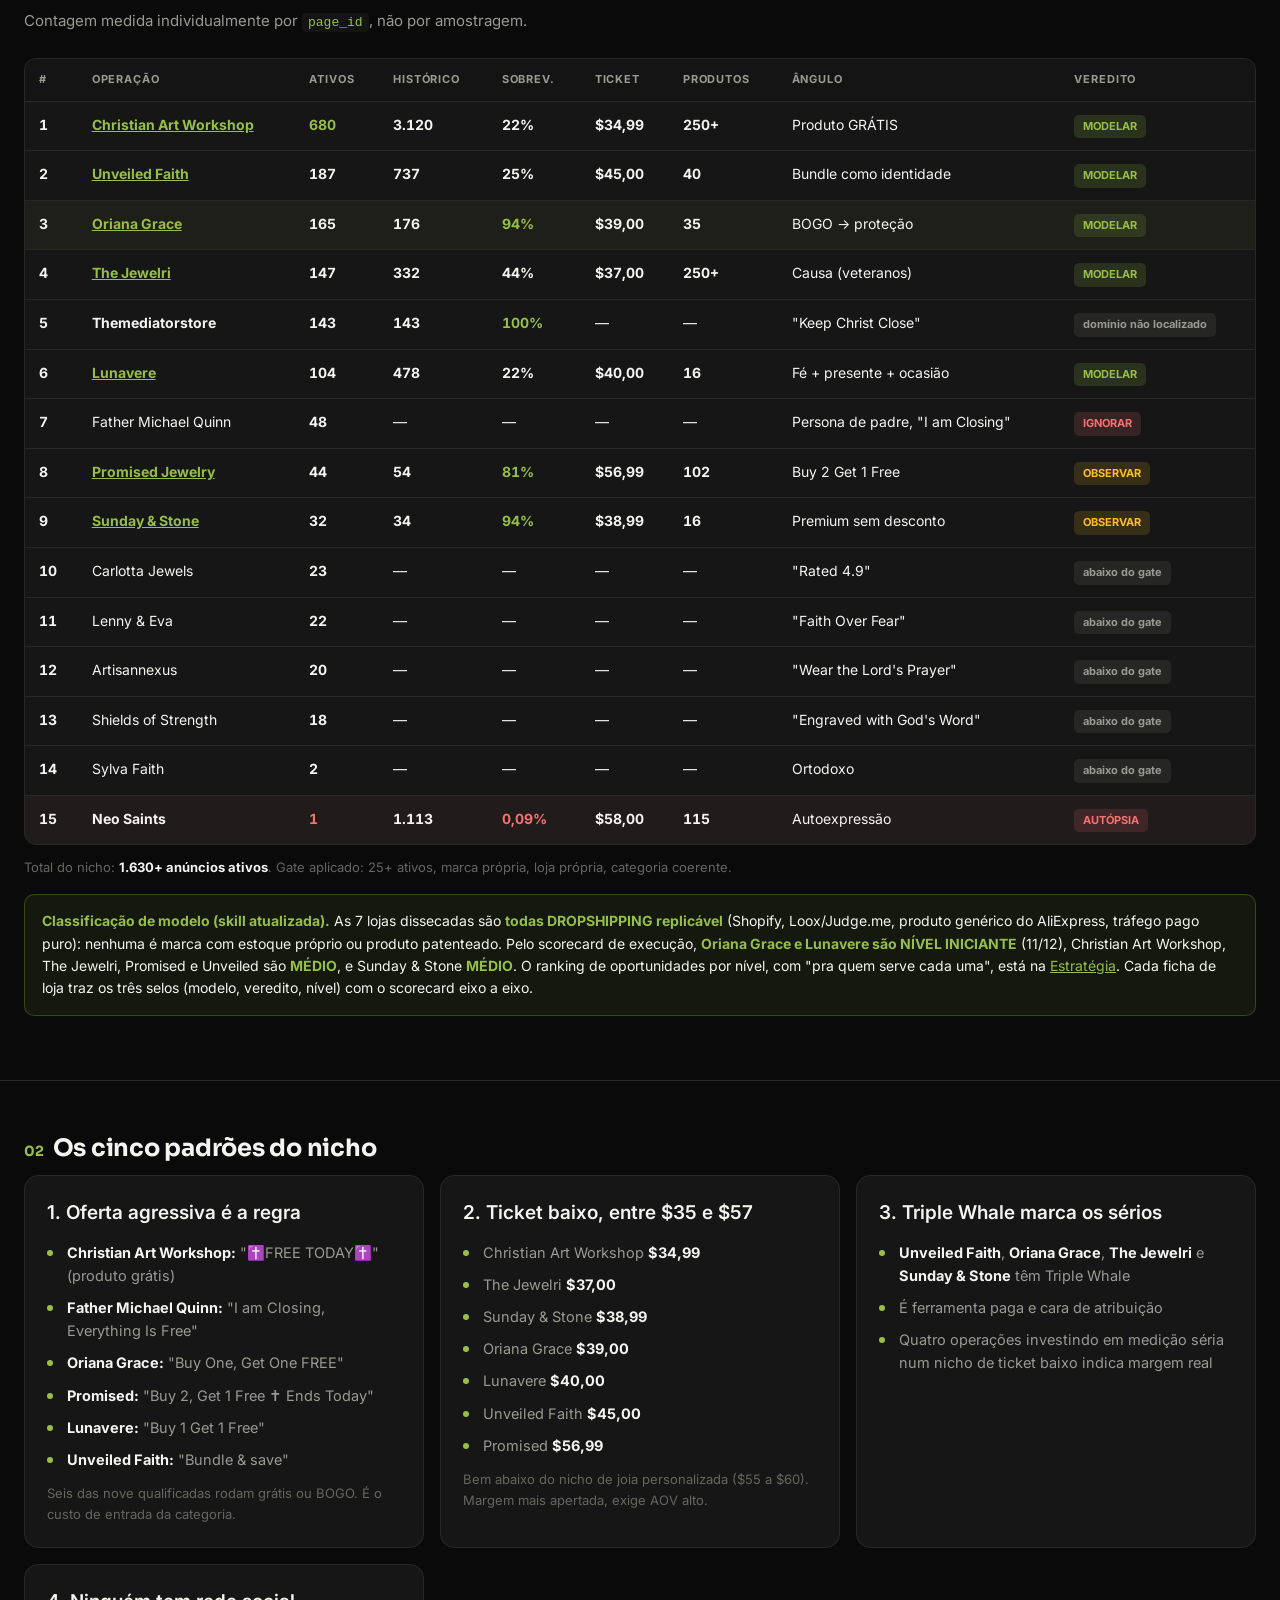
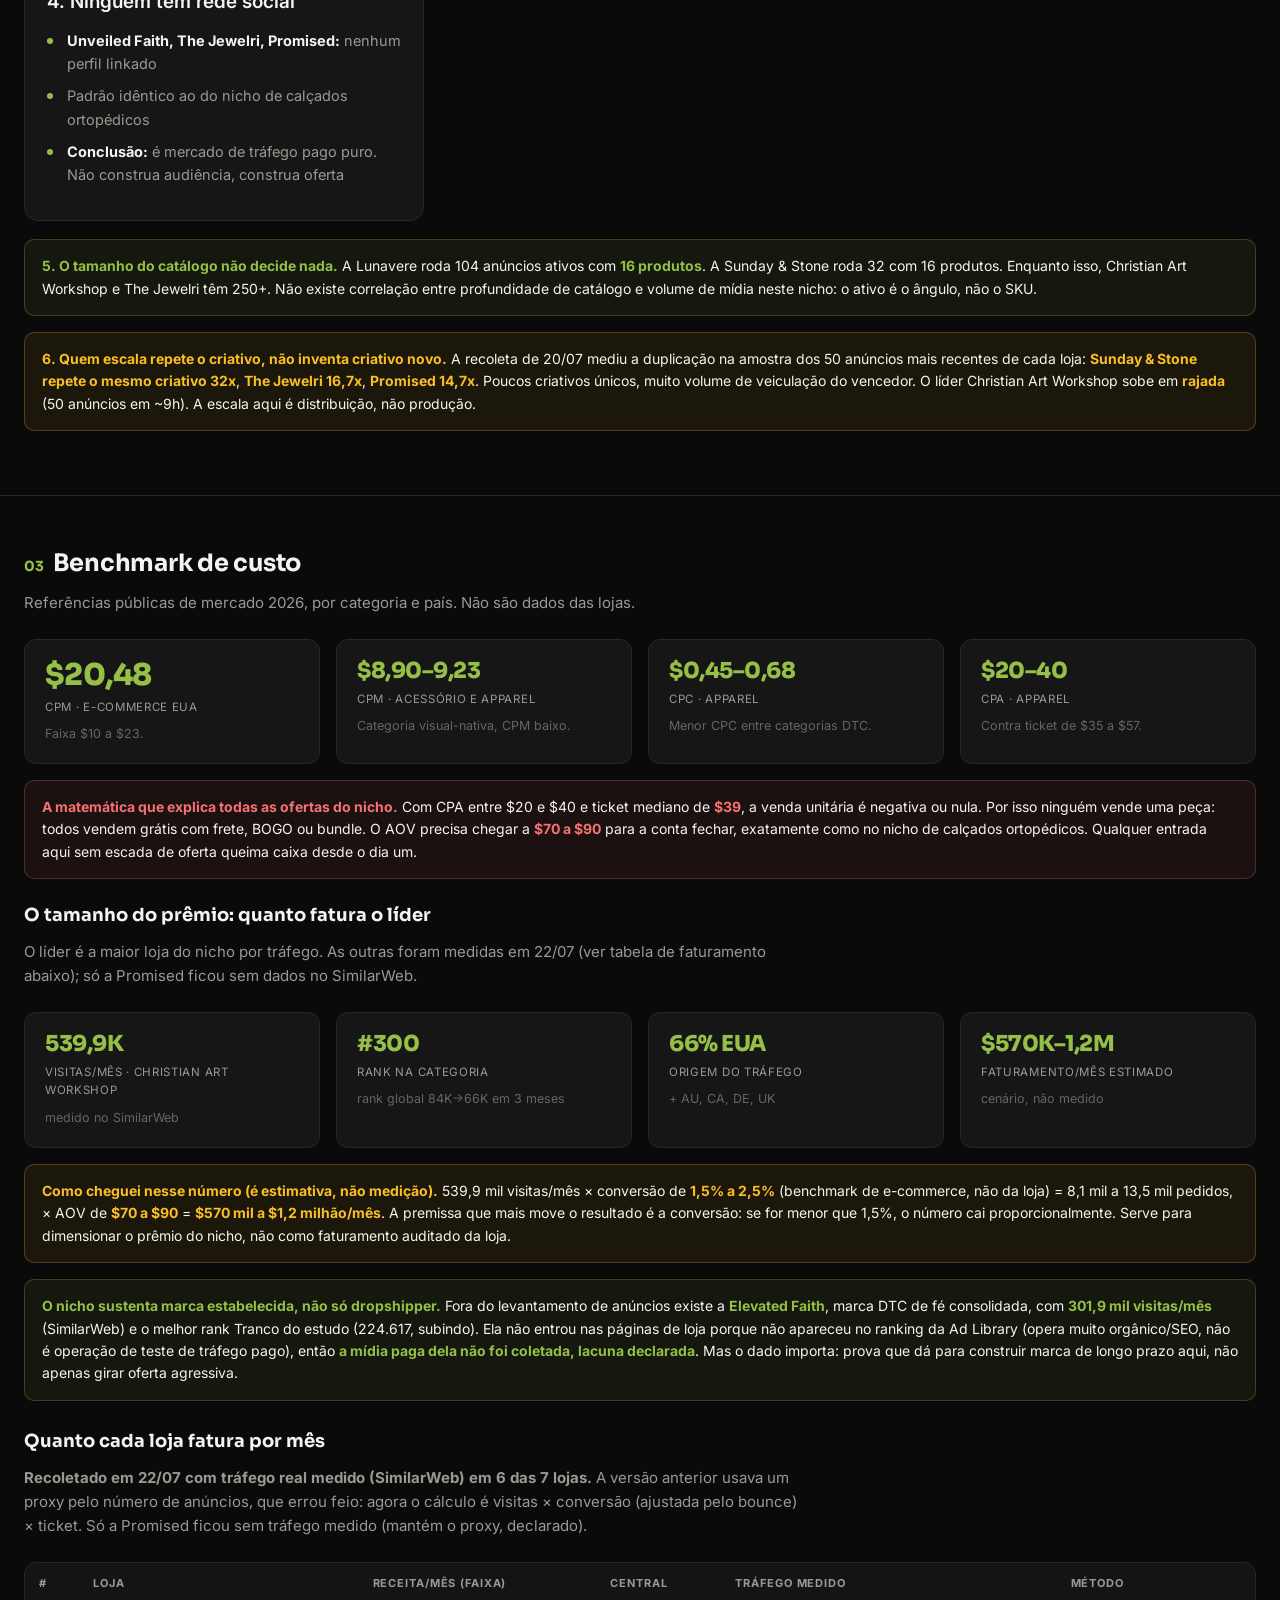
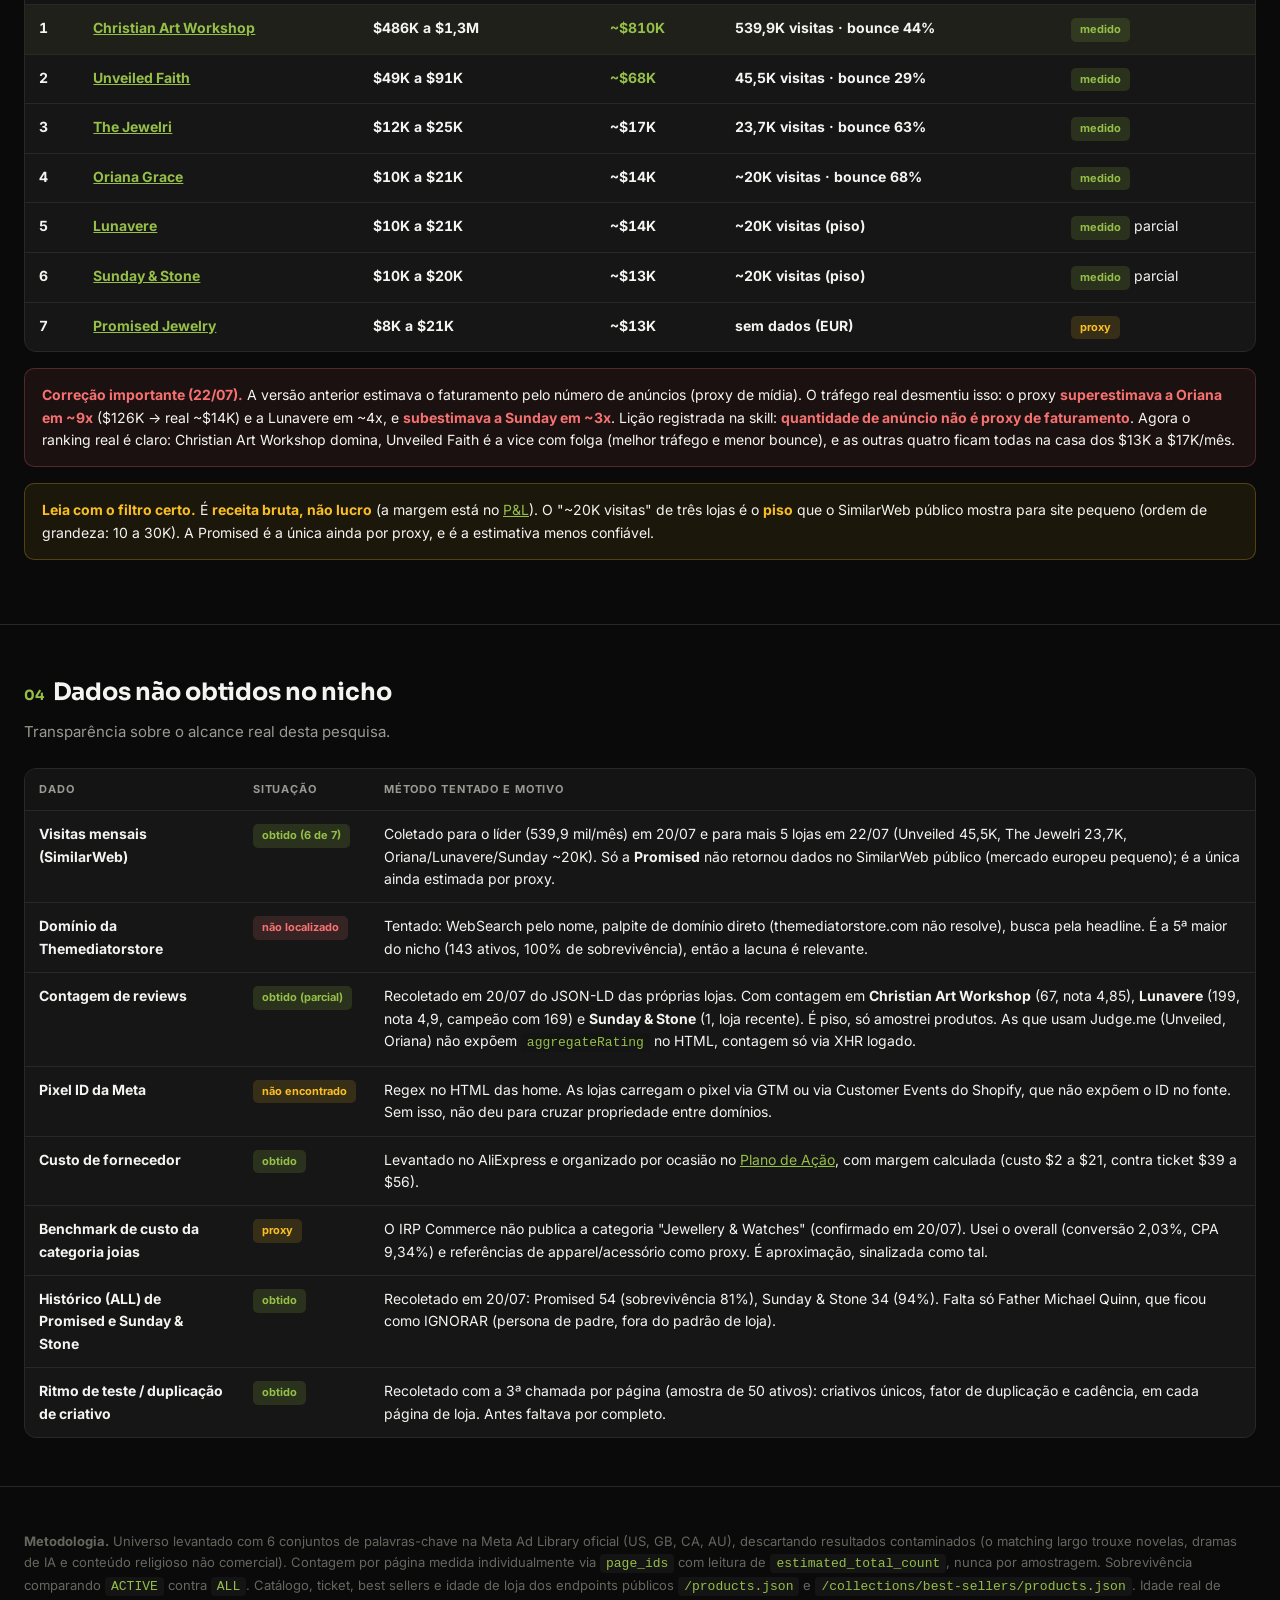
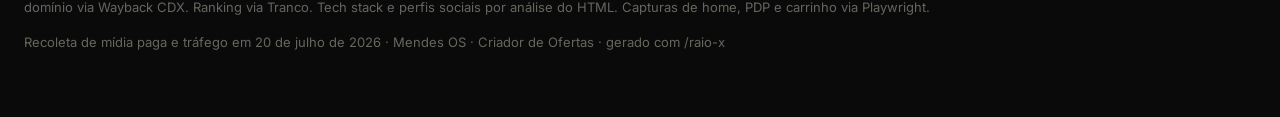
==== commit f9384384: "Faturamento recalculado com tráfego REAL (SimilarWeb) em 6 de 7 lojas; corrige superestimativa do pr" ====
--- a/index.html
+++ b/index.html
@@ -157,7 +157,7 @@
 <div class="note danger"><b>A matemática que explica todas as ofertas do nicho.</b> Com CPA entre $20 e $40 e ticket mediano de <b>$39</b>, a venda unitária é negativa ou nula. Por isso ninguém vende uma peça: todos vendem grátis com frete, BOGO ou bundle. O AOV precisa chegar a <b>$70 a $90</b> para a conta fechar, exatamente como no nicho de calçados ortopédicos. Qualquer entrada aqui sem escada de oferta queima caixa desde o dia um.</div>
 
 <h3 style="margin-top:22px">O tamanho do prêmio: quanto fatura o líder</h3>
-<p class="lead">Única loja do nicho com tráfego mensurável no SimilarWeb. O resto opera abaixo do limiar (tráfego pequeno).</p>
+<p class="lead">O líder é a maior loja do nicho por tráfego. As outras foram medidas em 22/07 (ver tabela de faturamento abaixo); só a Promised ficou sem dados no SimilarWeb.</p>
 <div class="grid g4">
 <div class="stat"><div class="v sm">539,9K</div><div class="l">visitas/mês · Christian Art Workshop</div><div class="d">medido no SimilarWeb</div></div>
 <div class="stat"><div class="v sm">#300</div><div class="l">rank na categoria</div><div class="d">rank global 84K→66K em 3 meses</div></div>
@@ -167,23 +167,24 @@
 <div class="note"><b>Como cheguei nesse número (é estimativa, não medição).</b> 539,9 mil visitas/mês × conversão de <b>1,5% a 2,5%</b> (benchmark de e-commerce, não da loja) = 8,1 mil a 13,5 mil pedidos, × AOV de <b>$70 a $90</b> = <b>$570 mil a $1,2 milhão/mês</b>. A premissa que mais move o resultado é a conversão: se for menor que 1,5%, o número cai proporcionalmente. Serve para dimensionar o prêmio do nicho, não como faturamento auditado da loja.</div>
 <div class="note good"><b>O nicho sustenta marca estabelecida, não só dropshipper.</b> Fora do levantamento de anúncios existe a <b>Elevated Faith</b>, marca DTC de fé consolidada, com <b>301,9 mil visitas/mês</b> (SimilarWeb) e o melhor rank Tranco do estudo (224.617, subindo). Ela não entrou nas páginas de loja porque não apareceu no ranking da Ad Library (opera muito orgânico/SEO, não é operação de teste de tráfego pago), então <b>a mídia paga dela não foi coletada, lacuna declarada</b>. Mas o dado importa: prova que dá para construir marca de longo prazo aqui, não apenas girar oferta agressiva.</div>
 
-<h3 style="margin-top:26px">Quanto cada loja fatura por mês (estimativa)</h3>
-<p class="lead">O líder é medido por tráfego (SimilarWeb). As outras seis estão abaixo do limiar de medição, então uso o <b>proxy de mídia</b>: criativos únicos ativos (anúncios ativos ÷ duplicação) × a receita por criativo do líder. É <b>ordem de grandeza</b>, não número auditado. Onde há reviews públicos (Lunavere), a estimativa foi cruzada e bate. Cada ficha traz o detalhe.</p>
+<h3 style="margin-top:26px">Quanto cada loja fatura por mês</h3>
+<p class="lead"><b>Recoletado em 22/07 com tráfego real medido (SimilarWeb) em 6 das 7 lojas.</b> A versão anterior usava um proxy pelo número de anúncios, que errou feio: agora o cálculo é visitas × conversão (ajustada pelo bounce) × ticket. Só a Promised ficou sem tráfego medido (mantém o proxy, declarado).</p>
 <div class="tblwrap">
 <table>
-<thead><tr><th>#</th><th>Loja</th><th>Receita/mês (faixa)</th><th>Central</th><th>Base</th><th>Método</th></tr></thead>
+<thead><tr><th>#</th><th>Loja</th><th>Receita/mês (faixa)</th><th>Central</th><th>Tráfego medido</th><th>Método</th></tr></thead>
 <tbody>
-<tr style="background:rgba(149,191,71,.06)"><td class="num">1</td><td><b><a href="loja-cartworkshop.html">Christian Art Workshop</a></b></td><td class="num">$486K a $1,3M</td><td class="num up">~$810K</td><td class="num">539,9K visitas/mês</td><td><span class="pill p-a">medido</span> SimilarWeb</td></tr>
-<tr><td class="num">2</td><td><b><a href="loja-oriana.html">Oriana Grace</a></b></td><td class="num">$76K a $202K</td><td class="num">~$126K</td><td class="num">29,5 criativos únicos</td><td><span class="pill p-b">proxy</span> mídia</td></tr>
-<tr><td class="num">3</td><td><b><a href="loja-unveiled.html">Unveiled Faith</a></b></td><td class="num">$48K a $128K</td><td class="num">~$80K</td><td class="num">18,7 criativos únicos</td><td><span class="pill p-b">proxy</span> mídia · DPA infla</td></tr>
-<tr><td class="num">4</td><td><b><a href="loja-lunavere.html">Lunavere</a></b></td><td class="num">$38K a $100K</td><td class="num">~$63K</td><td class="num">14,6 criativos únicos</td><td><span class="pill p-b">proxy</span> mídia + reviews</td></tr>
-<tr><td class="num">5</td><td><b><a href="loja-jewelri.html">The Jewelri</a></b></td><td class="num">$23K a $60K</td><td class="num">~$38K</td><td class="num">8,8 criativos únicos</td><td><span class="pill p-b">proxy</span> mídia</td></tr>
-<tr><td class="num">6</td><td><b><a href="loja-promised.html">Promised Jewelry</a></b></td><td class="num">$8K a $21K</td><td class="num">~$13K</td><td class="num">3,0 criativos únicos</td><td><span class="pill p-b">proxy</span> mídia (EUR)</td></tr>
-<tr><td class="num">7</td><td><b><a href="loja-sundaystone.html">Sunday &amp; Stone</a></b></td><td class="num">$3K a $7K</td><td class="num">~$4K</td><td class="num">1,0 criativo único</td><td><span class="pill p-b">proxy</span> mídia</td></tr>
+<tr style="background:rgba(149,191,71,.06)"><td class="num">1</td><td><b><a href="loja-cartworkshop.html">Christian Art Workshop</a></b></td><td class="num">$486K a $1,3M</td><td class="num up">~$810K</td><td class="num">539,9K visitas · bounce 44%</td><td><span class="pill p-a">medido</span></td></tr>
+<tr><td class="num">2</td><td><b><a href="loja-unveiled.html">Unveiled Faith</a></b></td><td class="num">$49K a $91K</td><td class="num up">~$68K</td><td class="num">45,5K visitas · bounce 29%</td><td><span class="pill p-a">medido</span></td></tr>
+<tr><td class="num">3</td><td><b><a href="loja-jewelri.html">The Jewelri</a></b></td><td class="num">$12K a $25K</td><td class="num">~$17K</td><td class="num">23,7K visitas · bounce 63%</td><td><span class="pill p-a">medido</span></td></tr>
+<tr><td class="num">4</td><td><b><a href="loja-oriana.html">Oriana Grace</a></b></td><td class="num">$10K a $21K</td><td class="num">~$14K</td><td class="num">~20K visitas · bounce 68%</td><td><span class="pill p-a">medido</span></td></tr>
+<tr><td class="num">5</td><td><b><a href="loja-lunavere.html">Lunavere</a></b></td><td class="num">$10K a $21K</td><td class="num">~$14K</td><td class="num">~20K visitas (piso)</td><td><span class="pill p-a">medido</span> parcial</td></tr>
+<tr><td class="num">6</td><td><b><a href="loja-sundaystone.html">Sunday &amp; Stone</a></b></td><td class="num">$10K a $20K</td><td class="num">~$13K</td><td class="num">~20K visitas (piso)</td><td><span class="pill p-a">medido</span> parcial</td></tr>
+<tr><td class="num">7</td><td><b><a href="loja-promised.html">Promised Jewelry</a></b></td><td class="num">$8K a $21K</td><td class="num">~$13K</td><td class="num">sem dados (EUR)</td><td><span class="pill p-b">proxy</span></td></tr>
 </tbody>
 </table>
 </div>
-<div class="note"><b>Leia com o filtro certo.</b> Isto é <b>receita bruta estimada, não lucro</b> (a margem real está no <a href="plano-de-acao.html">P&L do Plano de Ação</a>). O proxy de mídia assume que, dentro do mesmo nicho, receita escala com o alcance de criativo real. Ele mede bem a ordem de grandeza e o ranking relativo entre as lojas; não pretende acertar o número exato de nenhuma delas isoladamente. O erro mais provável é na Unveiled, cujo catálogo dinâmico (DPA) infla a contagem de anúncios.</div>
+<div class="note danger"><b>Correção importante (22/07).</b> A versão anterior estimava o faturamento pelo número de anúncios (proxy de mídia). O tráfego real desmentiu isso: o proxy <b>superestimava a Oriana em ~9x</b> ($126K → real ~$14K) e a Lunavere em ~4x, e <b>subestimava a Sunday em ~3x</b>. Lição registrada na skill: <b>quantidade de anúncio não é proxy de faturamento</b>. Agora o ranking real é claro: Christian Art Workshop domina, Unveiled Faith é a vice com folga (melhor tráfego e menor bounce), e as outras quatro ficam todas na casa dos $13K a $17K/mês.</div>
+<div class="note"><b>Leia com o filtro certo.</b> É <b>receita bruta, não lucro</b> (a margem está no <a href="plano-de-acao.html">P&L</a>). O "~20K visitas" de três lojas é o <b>piso</b> que o SimilarWeb público mostra para site pequeno (ordem de grandeza: 10 a 30K). A Promised é a única ainda por proxy, e é a estimativa menos confiável.</div>
 </div></section>
 
 <section><div class="wrap">
@@ -193,7 +194,7 @@
 <table>
 <thead><tr><th>Dado</th><th>Situação</th><th>Método tentado e motivo</th></tr></thead>
 <tbody>
-<tr><td><b>Visitas mensais (SimilarWeb)</b></td><td><span class="pill p-a">obtido (líder)</span></td><td>Coletado em 20/07 para o líder: <b>539,9 mil visitas/mês</b>, rank de categoria 300, tráfego em alta. As outras 6 lojas estão abaixo do limiar de medição do SimilarWeb e do Tranco, o que por si só é dado: são operações pequenas e recentes.</td></tr>
+<tr><td><b>Visitas mensais (SimilarWeb)</b></td><td><span class="pill p-a">obtido (6 de 7)</span></td><td>Coletado para o líder (539,9 mil/mês) em 20/07 e para mais 5 lojas em 22/07 (Unveiled 45,5K, The Jewelri 23,7K, Oriana/Lunavere/Sunday ~20K). Só a <b>Promised</b> não retornou dados no SimilarWeb público (mercado europeu pequeno); é a única ainda estimada por proxy.</td></tr>
 <tr><td><b>Domínio da Themediatorstore</b></td><td><span class="pill p-c">não localizado</span></td><td>Tentado: WebSearch pelo nome, palpite de domínio direto (themediatorstore.com não resolve), busca pela headline. É a 5ª maior do nicho (143 ativos, 100% de sobrevivência), então a lacuna é relevante.</td></tr>
 <tr><td><b>Contagem de reviews</b></td><td><span class="pill p-a">obtido (parcial)</span></td><td>Recoletado em 20/07 do JSON-LD das próprias lojas. Com contagem em <b>Christian Art Workshop</b> (67, nota 4,85), <b>Lunavere</b> (199, nota 4,9, campeão com 169) e <b>Sunday &amp; Stone</b> (1, loja recente). É piso, só amostrei produtos. As que usam Judge.me (Unveiled, Oriana) não expõem <code>aggregateRating</code> no HTML, contagem só via XHR logado.</td></tr>
 <tr><td><b>Pixel ID da Meta</b></td><td><span class="pill p-b">não encontrado</span></td><td>Regex no HTML das home. As lojas carregam o pixel via GTM ou via Customer Events do Shopify, que não expõem o ID no fonte. Sem isso, não deu para cruzar propriedade entre domínios.</td></tr>
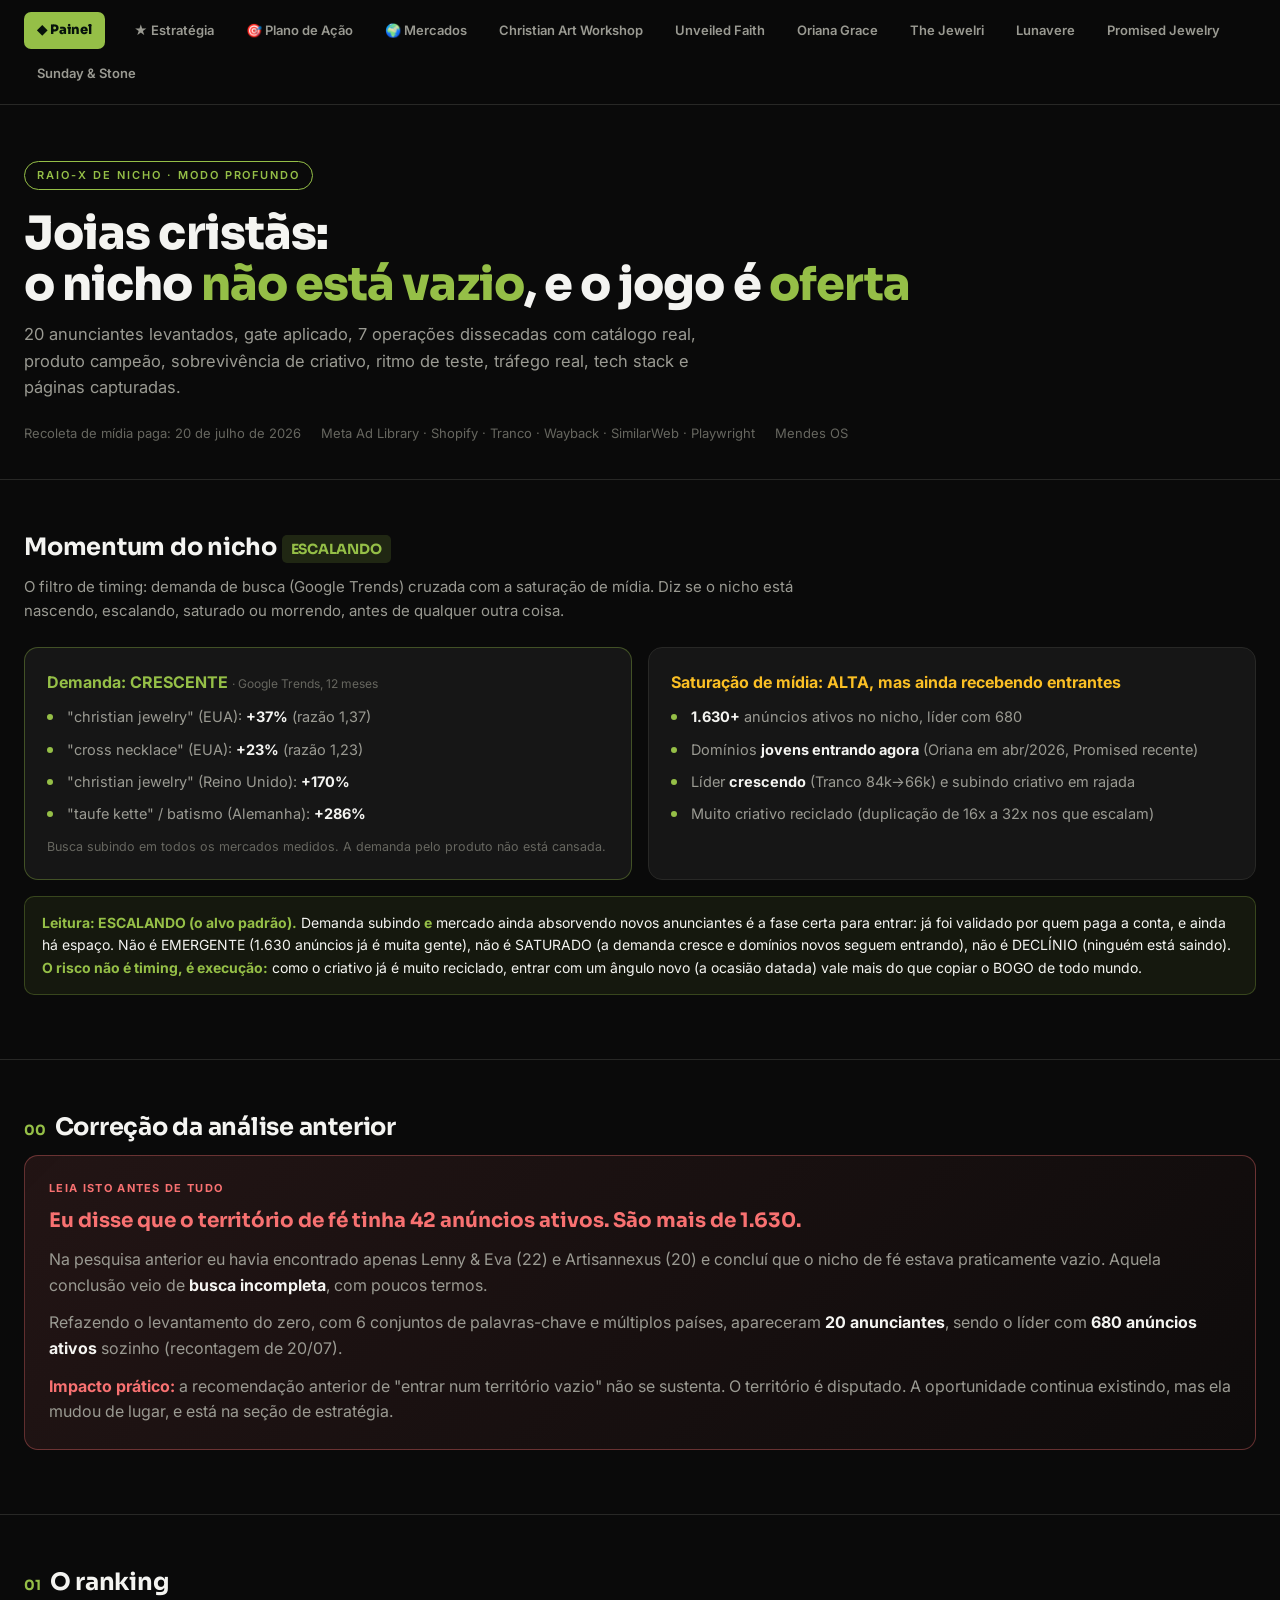
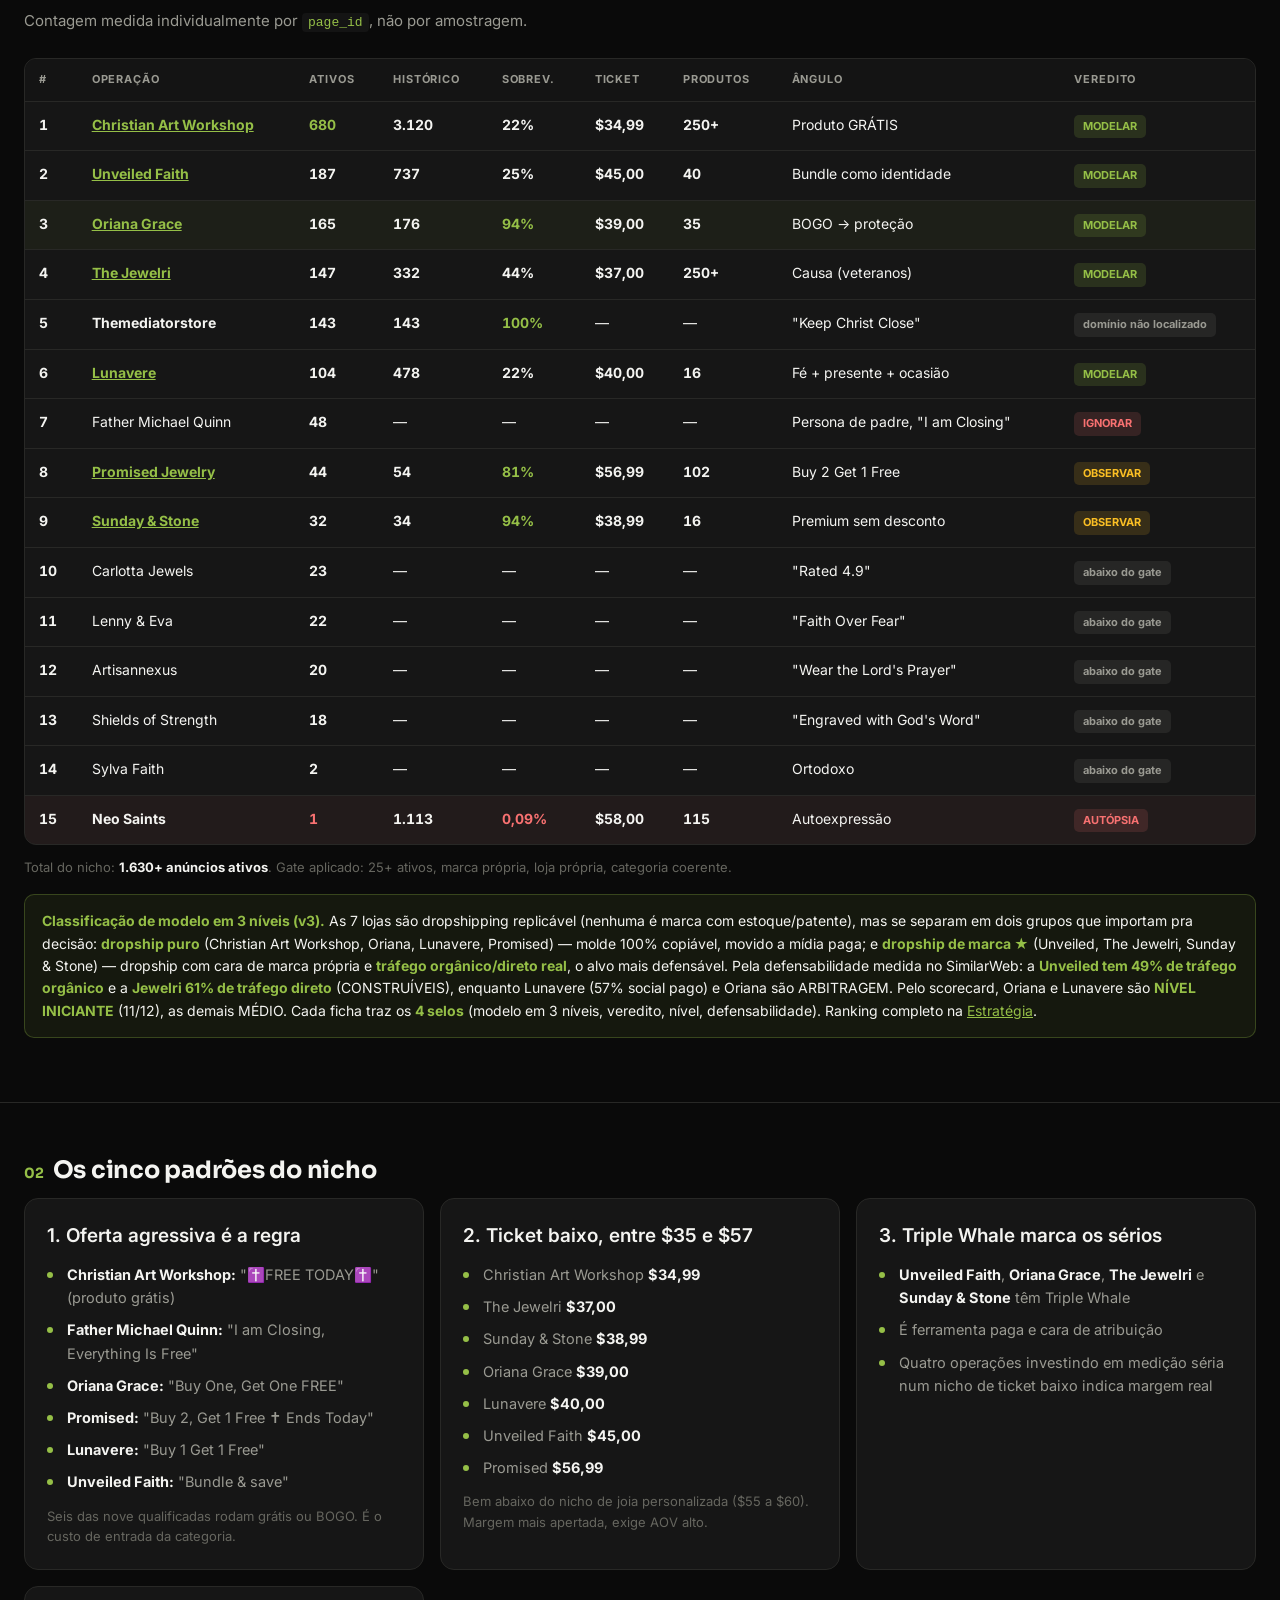
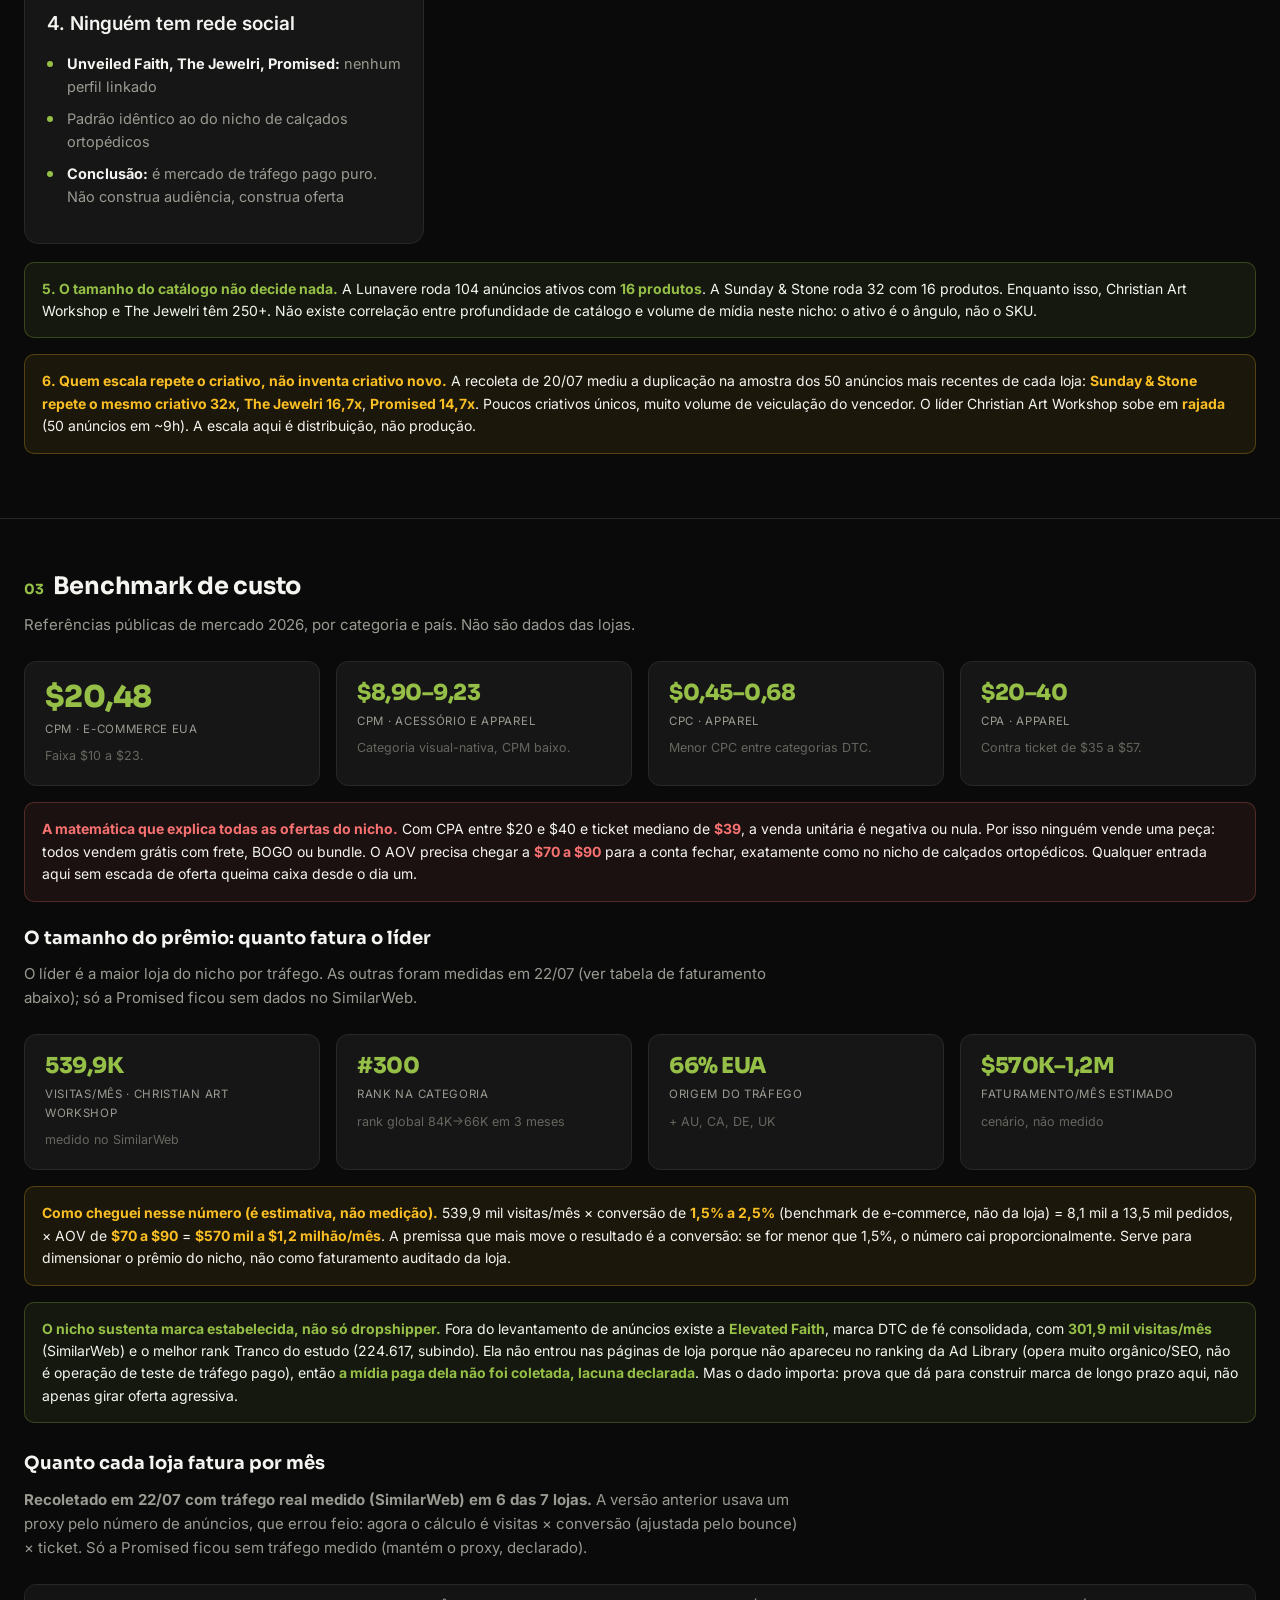
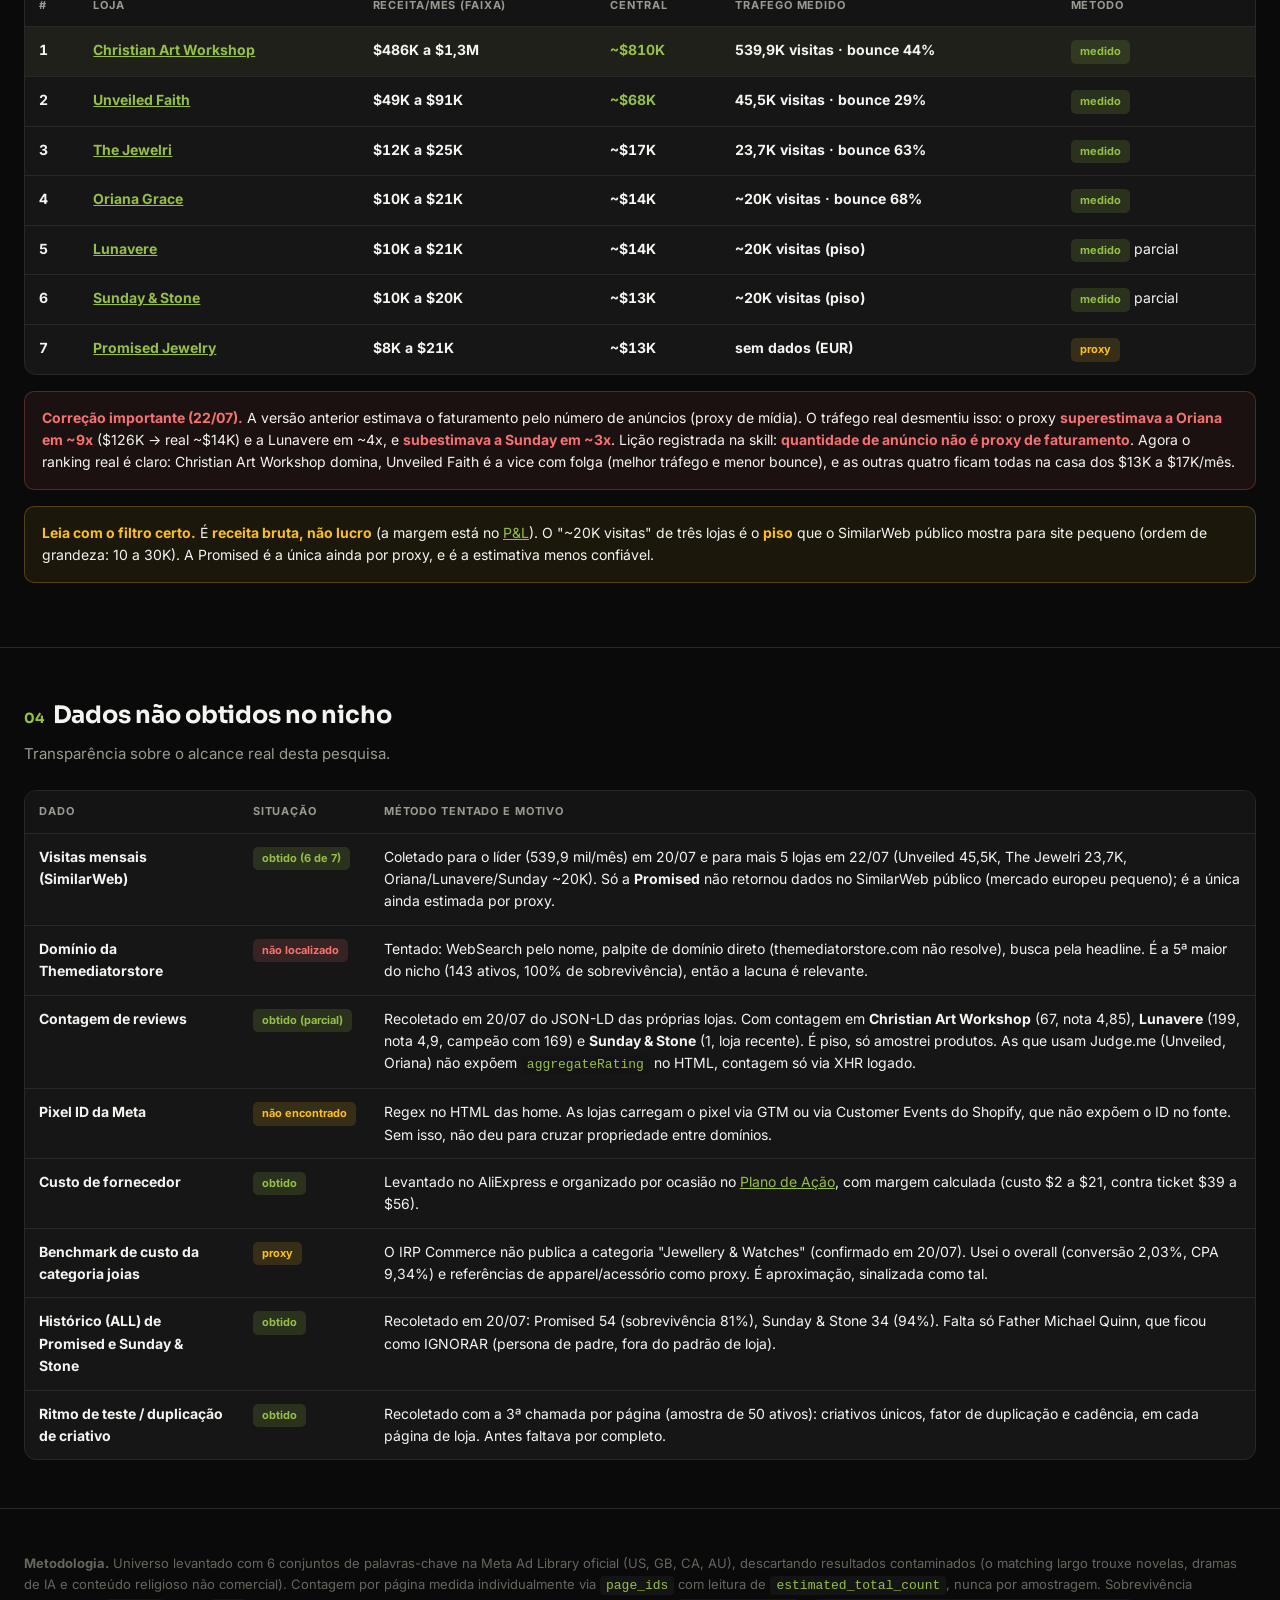
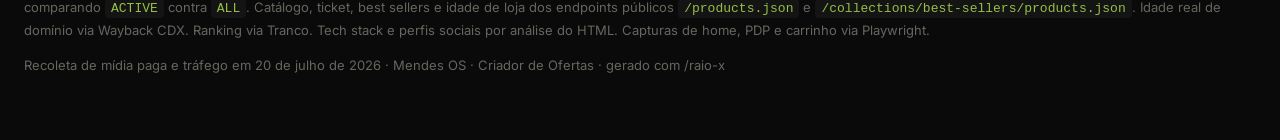
==== commit 722d3712: "raio-x v3: 3 niveis de modelo, defensabilidade por trafego real, ranking de criativos, plano-kit (re" ====
--- a/index.html
+++ b/index.html
@@ -92,7 +92,7 @@
 </table>
 </div>
 <p style="font-size:13px;color:var(--dim2);margin-top:12px">Total do nicho: <b style="color:var(--txt)">1.630+ anúncios ativos</b>. Gate aplicado: 25+ ativos, marca própria, loja própria, categoria coerente.</p>
-<div class="note good" style="margin-top:16px"><b>Classificação de modelo (skill atualizada).</b> As 7 lojas dissecadas são <b>todas DROPSHIPPING replicável</b> (Shopify, Loox/Judge.me, produto genérico do AliExpress, tráfego pago puro): nenhuma é marca com estoque próprio ou produto patenteado. Pelo scorecard de execução, <b>Oriana Grace e Lunavere são NÍVEL INICIANTE</b> (11/12), Christian Art Workshop, The Jewelri, Promised e Unveiled são <b>MÉDIO</b>, e Sunday &amp; Stone <b>MÉDIO</b>. O ranking de oportunidades por nível, com "pra quem serve cada uma", está na <a href="estrategia.html">Estratégia</a>. Cada ficha de loja traz os três selos (modelo, veredito, nível) com o scorecard eixo a eixo.</div>
+<div class="note good" style="margin-top:16px"><b>Classificação de modelo em 3 níveis (v3).</b> As 7 lojas são dropshipping replicável (nenhuma é marca com estoque/patente), mas se separam em dois grupos que importam pra decisão: <b>dropship puro</b> (Christian Art Workshop, Oriana, Lunavere, Promised) — molde 100% copiável, movido a mídia paga; e <b>dropship de marca ★</b> (Unveiled, The Jewelri, Sunday &amp; Stone) — dropship com cara de marca própria e <b>tráfego orgânico/direto real</b>, o alvo mais defensável. Pela defensabilidade medida no SimilarWeb: a <b>Unveiled tem 49% de tráfego orgânico</b> e a <b>Jewelri 61% de tráfego direto</b> (CONSTRUÍVEIS), enquanto Lunavere (57% social pago) e Oriana são ARBITRAGEM. Pelo scorecard, Oriana e Lunavere são <b>NÍVEL INICIANTE</b> (11/12), as demais MÉDIO. Cada ficha traz os <b>4 selos</b> (modelo em 3 níveis, veredito, nível, defensabilidade). Ranking completo na <a href="estrategia.html">Estratégia</a>.</div>
 </div></section>
 
 <section><div class="wrap">
--- a/estilo.css
+++ b/estilo.css
@@ -72,6 +72,7 @@
 .p-b{background:rgba(251,191,36,.14);color:var(--warn)}
 .p-c{background:rgba(248,113,113,.14);color:var(--bad)}
 .p-i{background:rgba(96,165,250,.14);color:var(--info)}
+.p-star{background:rgba(231,193,74,.18);color:#e7c14a;border:1px solid rgba(231,193,74,.35)}
 .p-n{background:rgba(154,154,146,.12);color:var(--dim)}
 
 .card{background:var(--card);border:1px solid var(--line);border-radius:14px;padding:22px}
